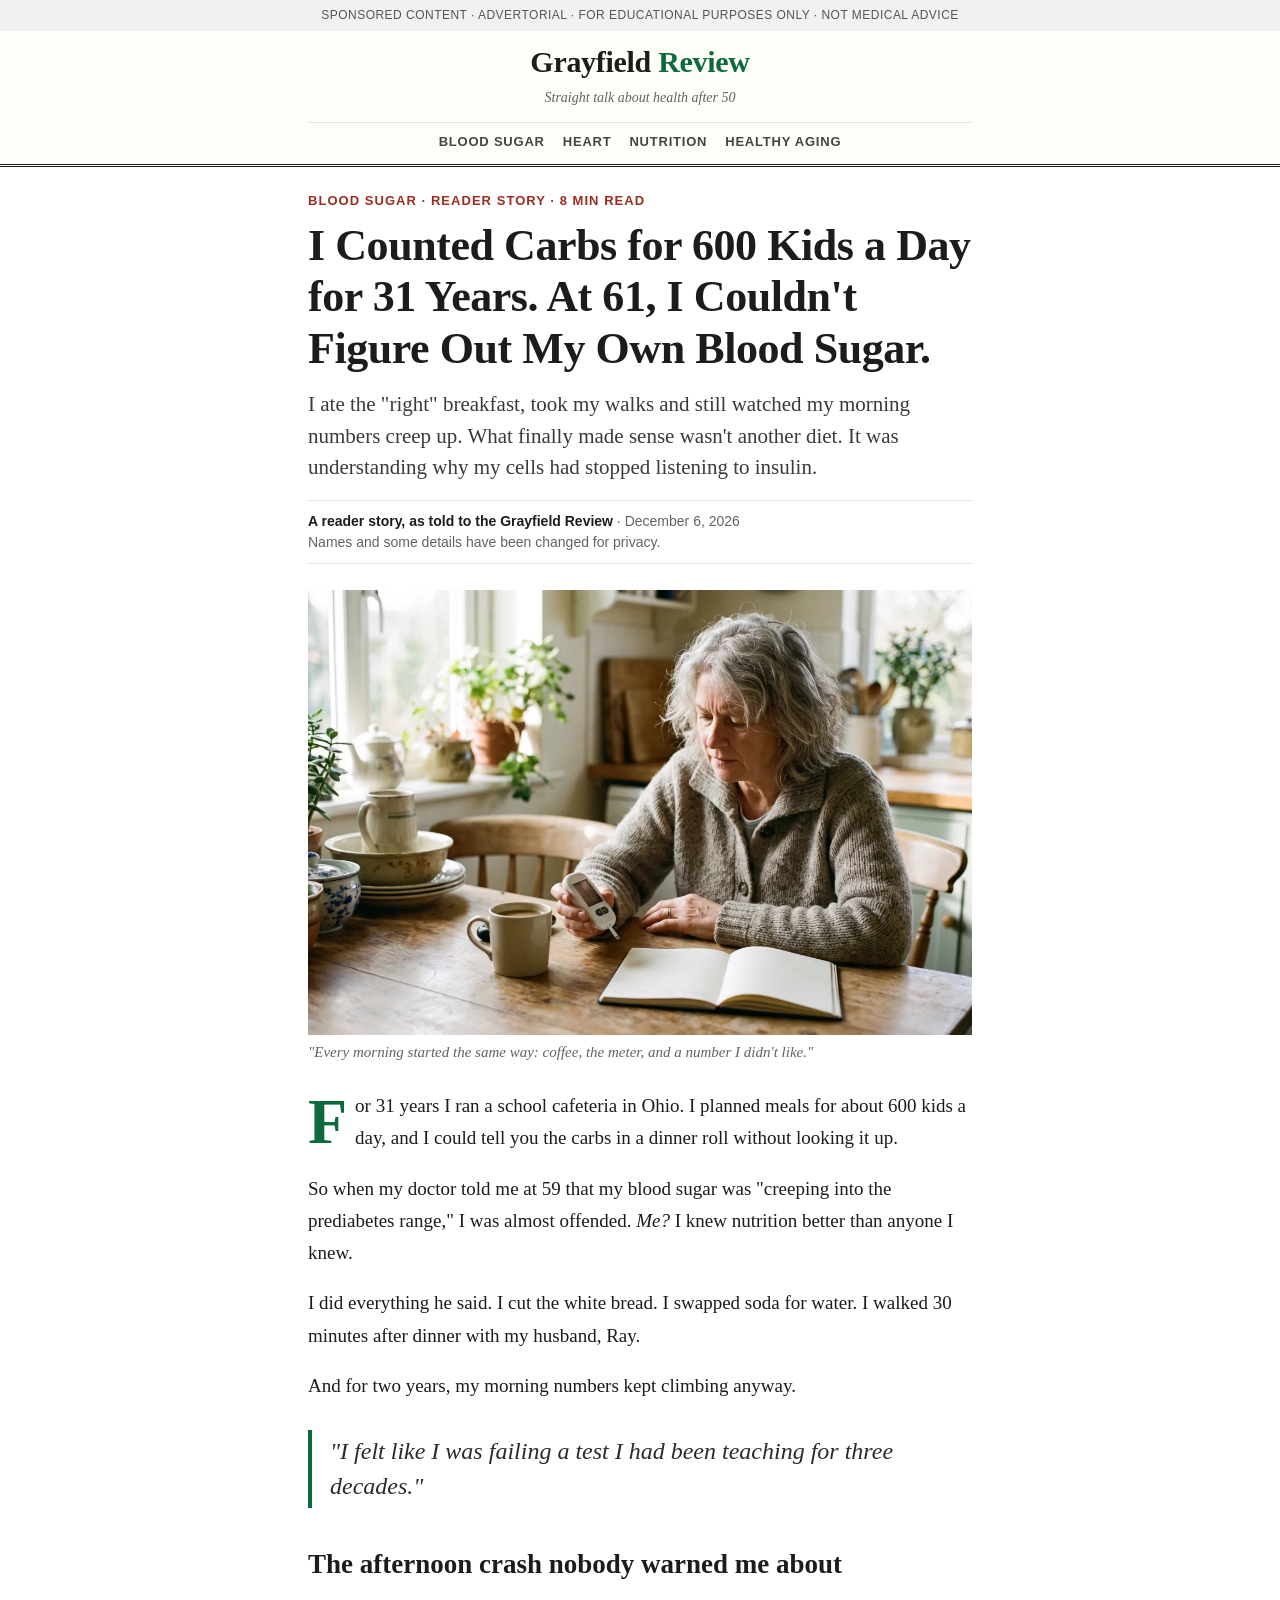
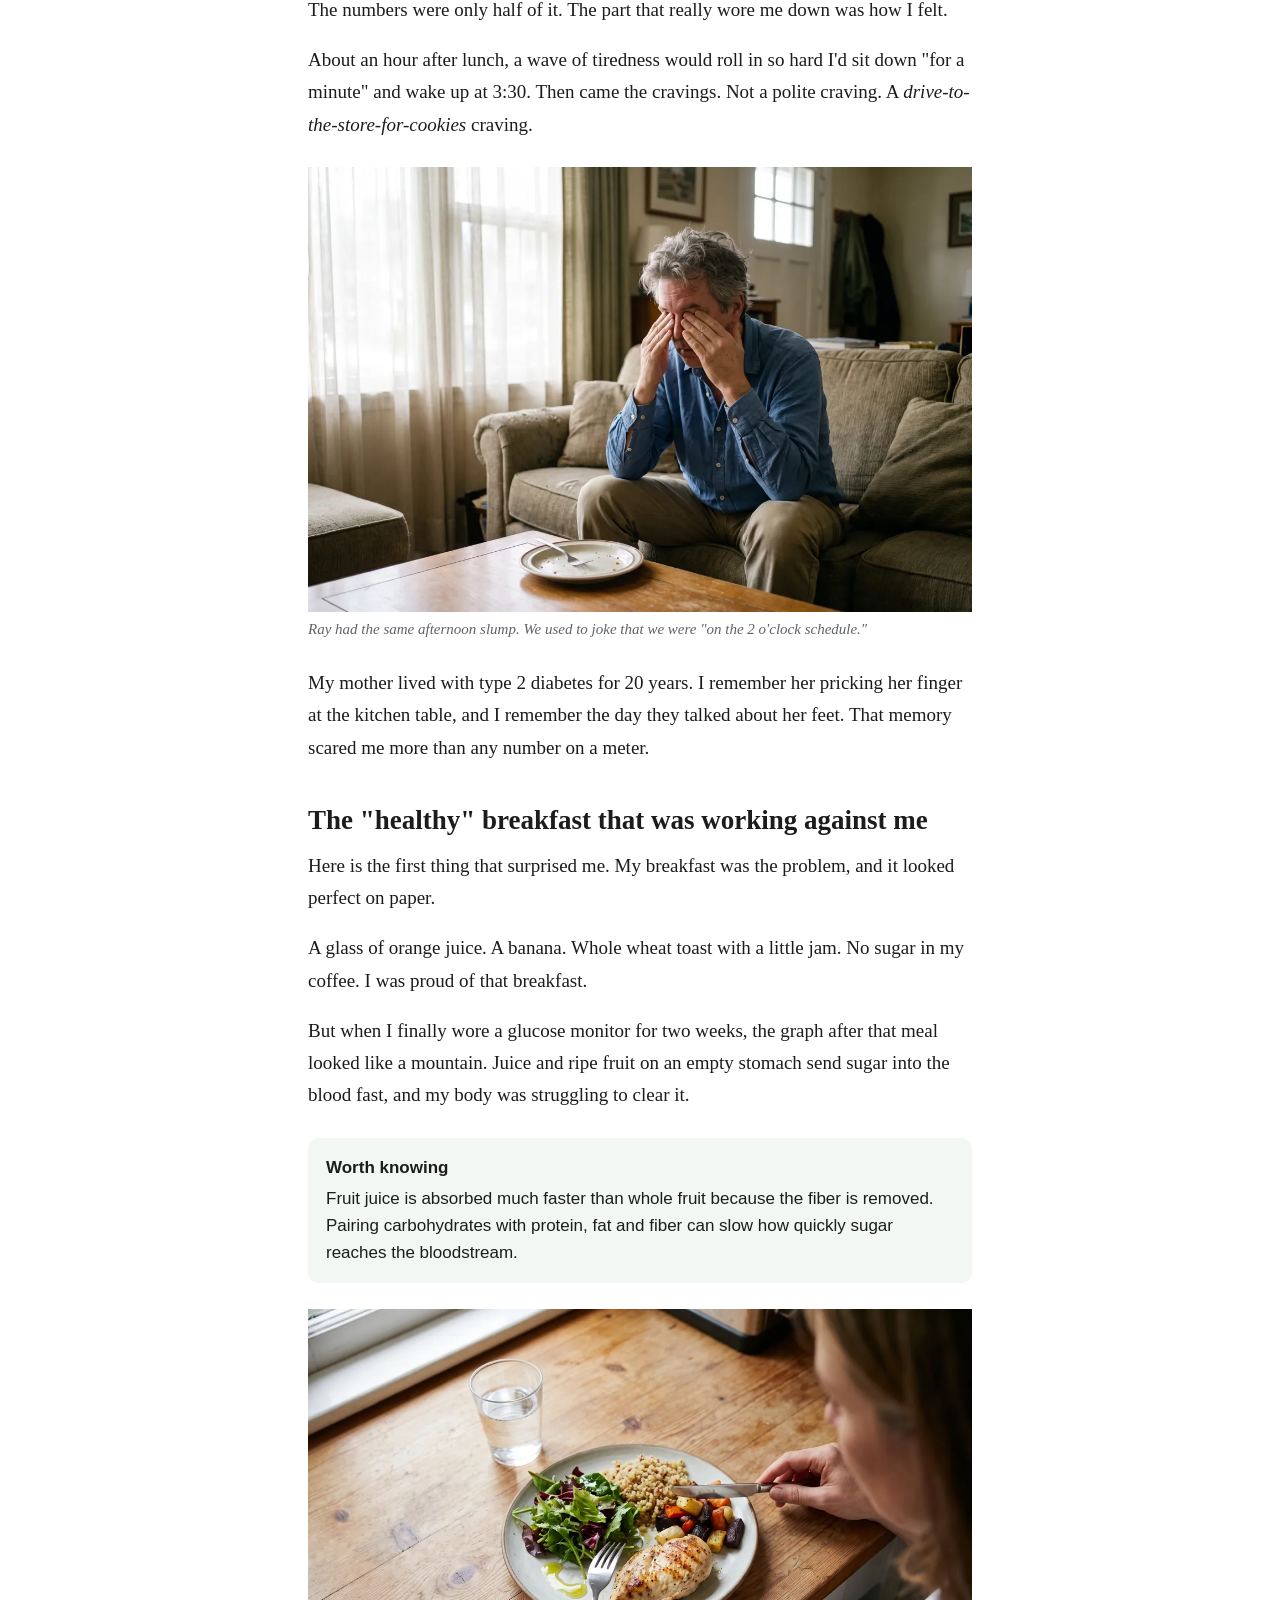
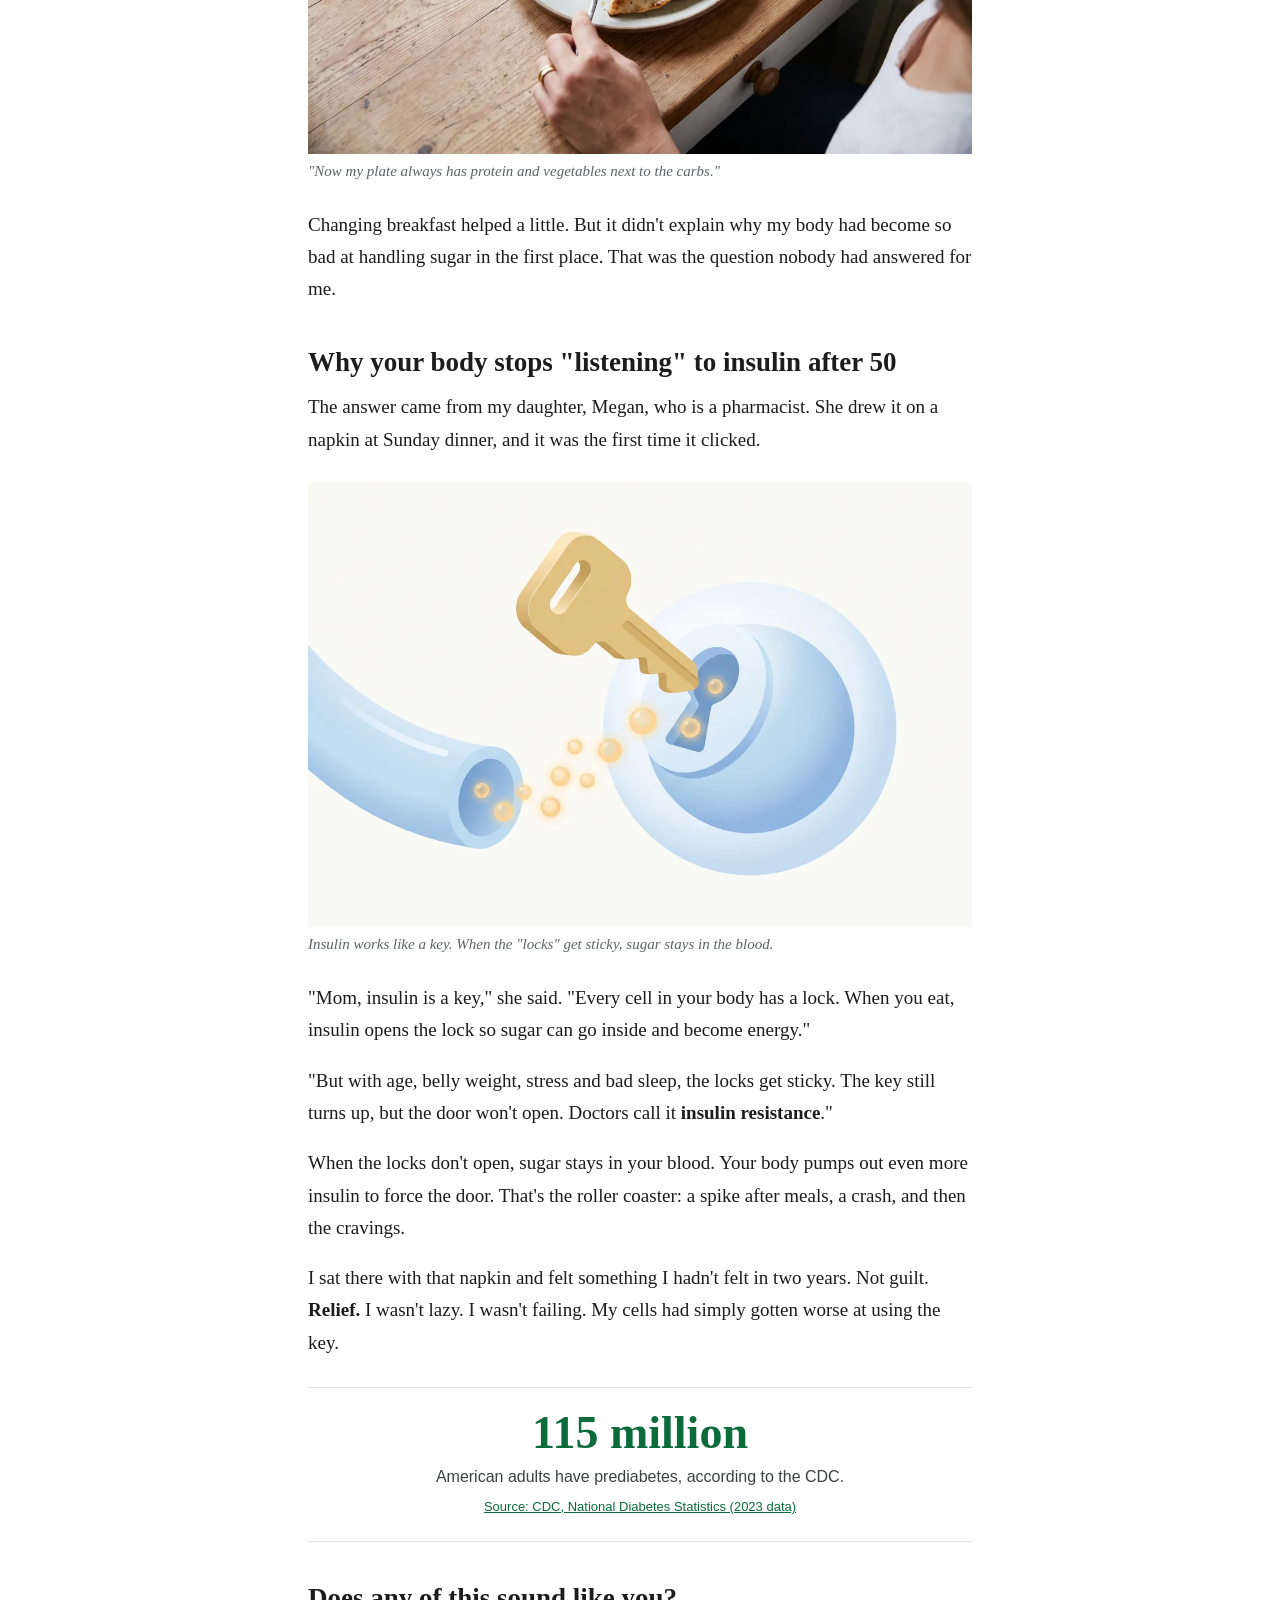
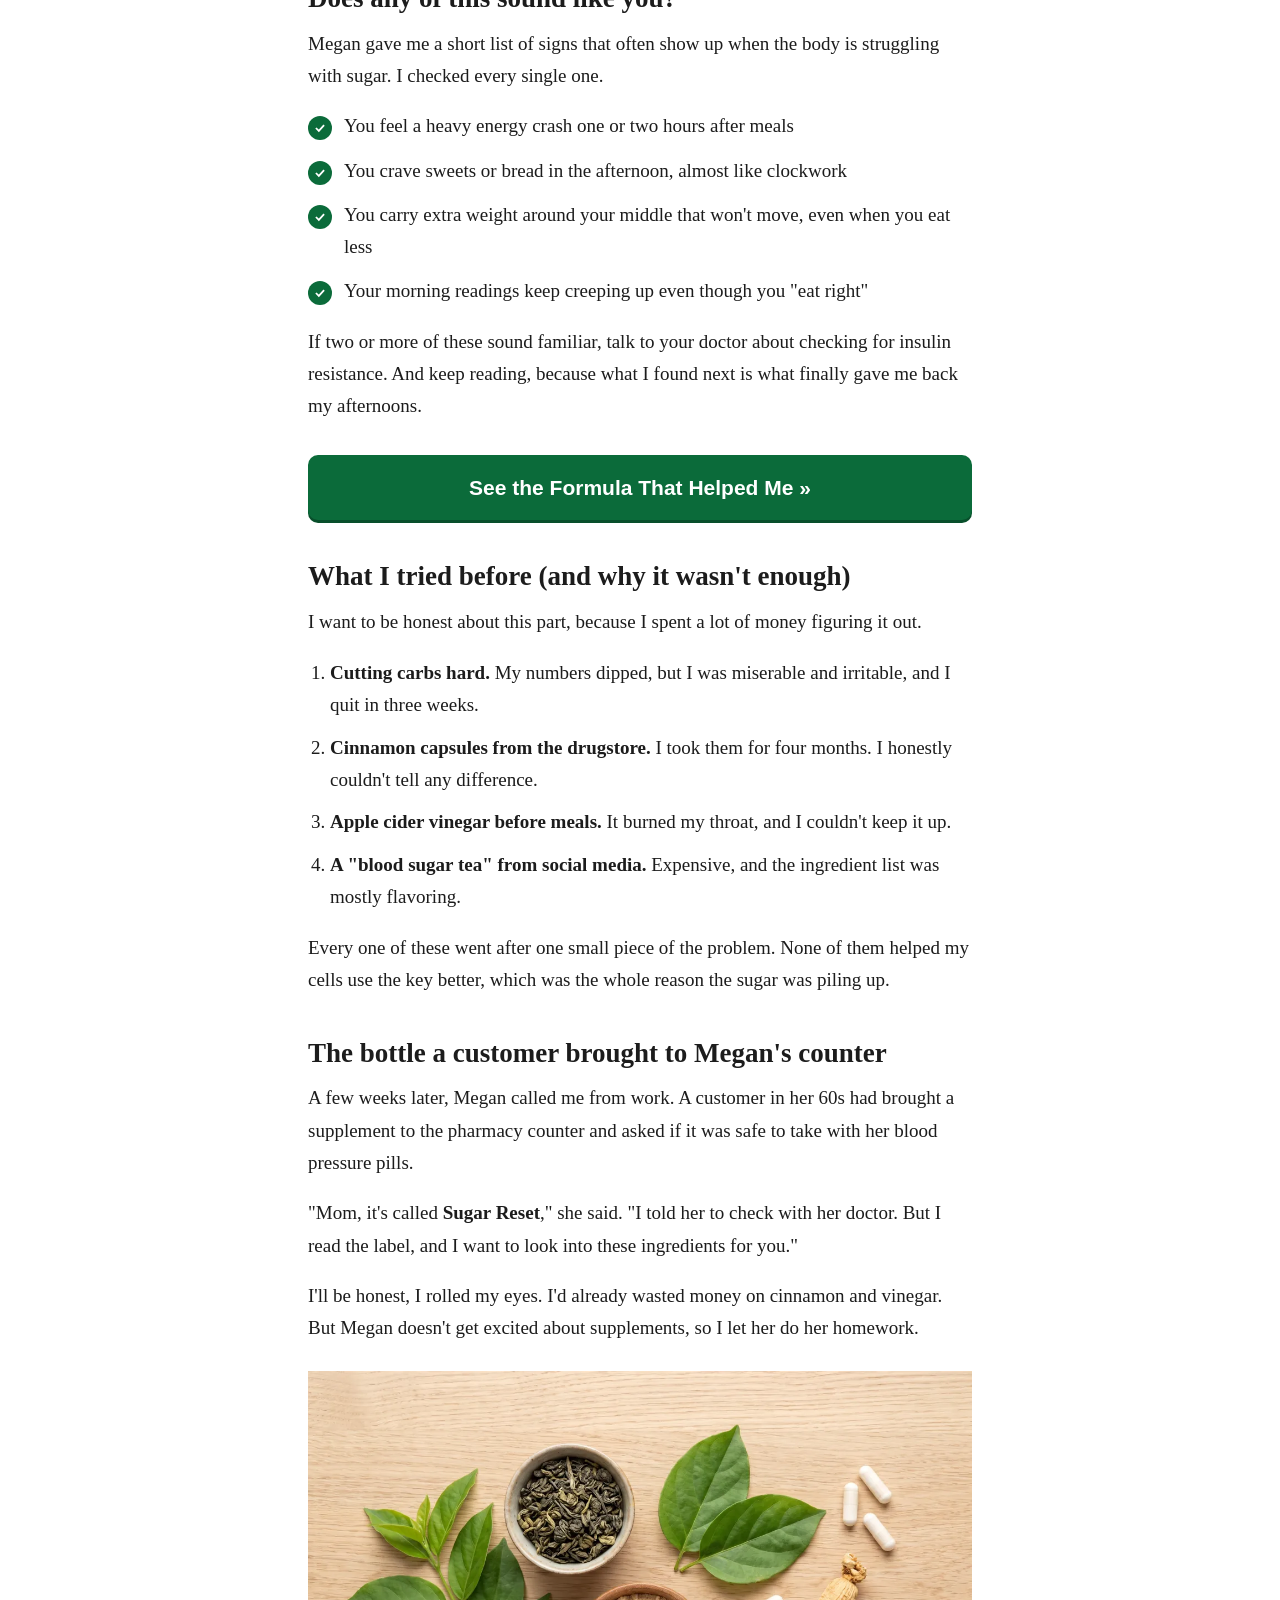
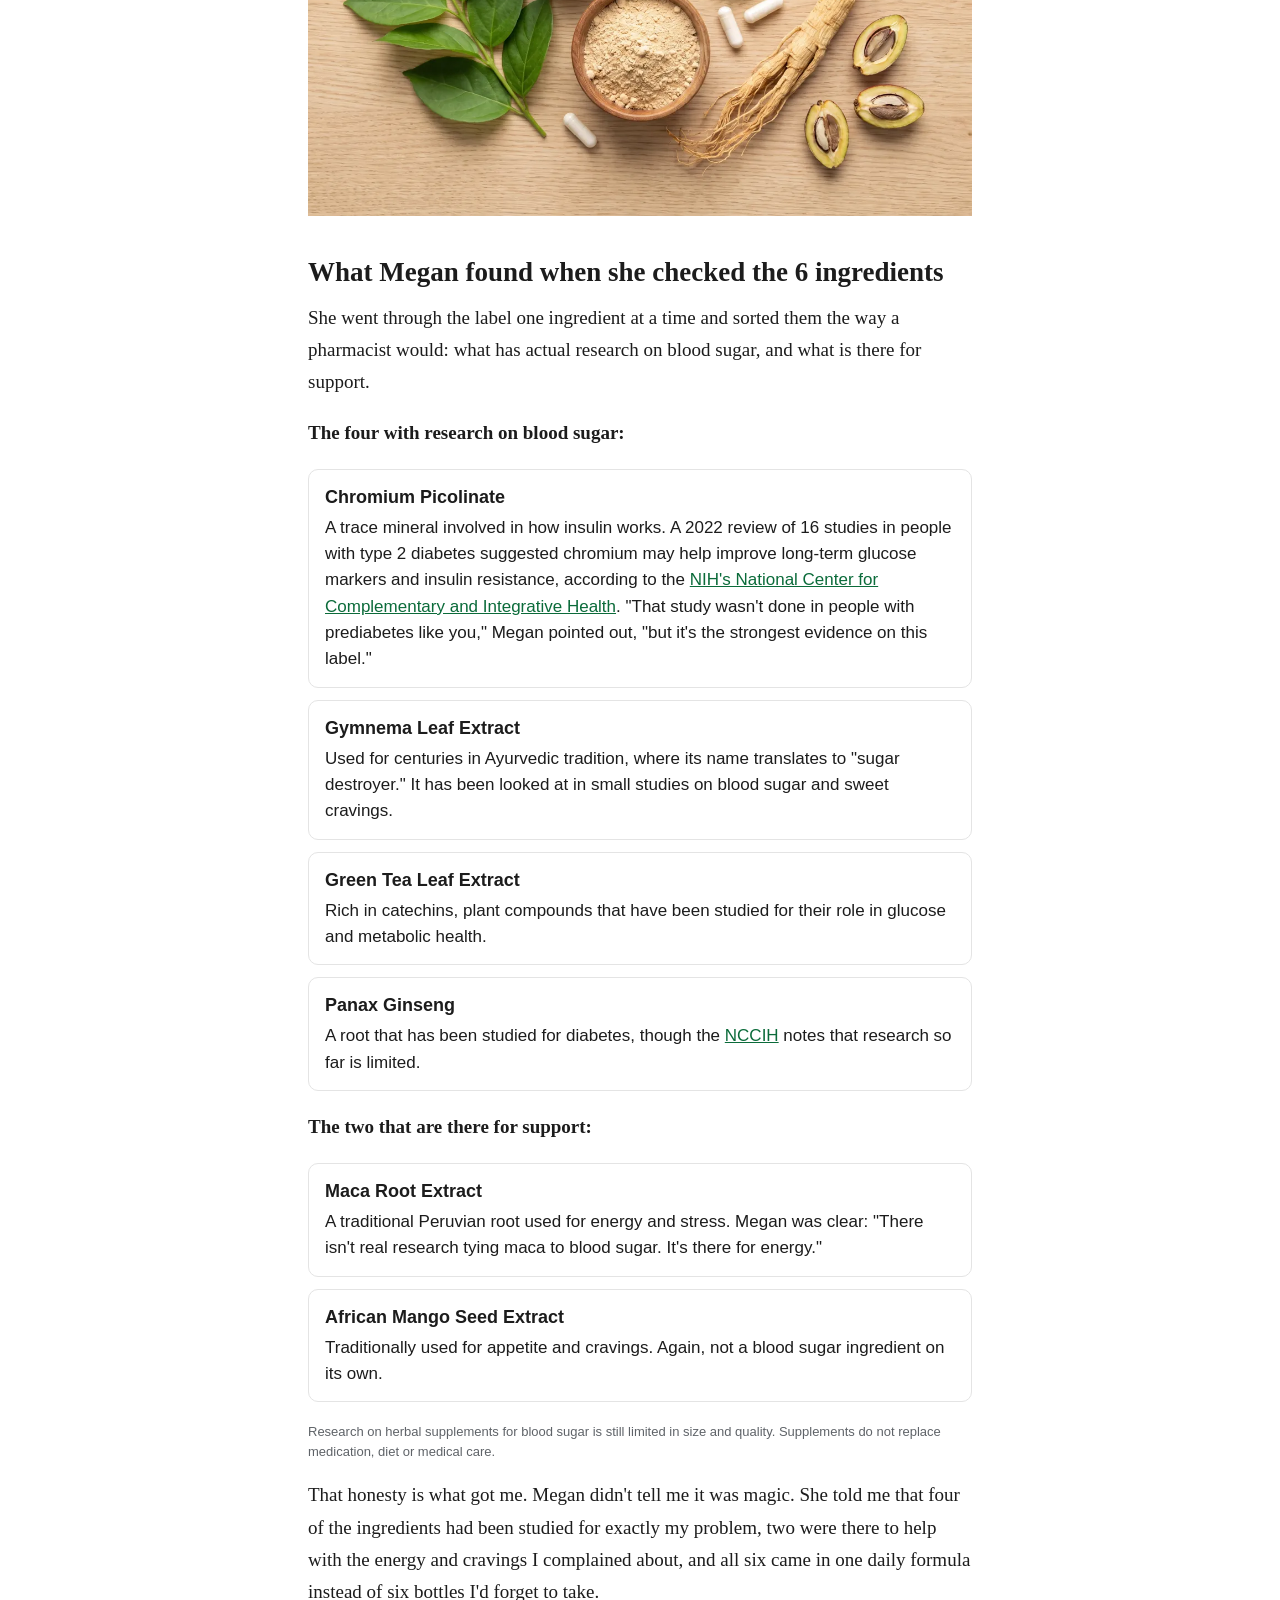
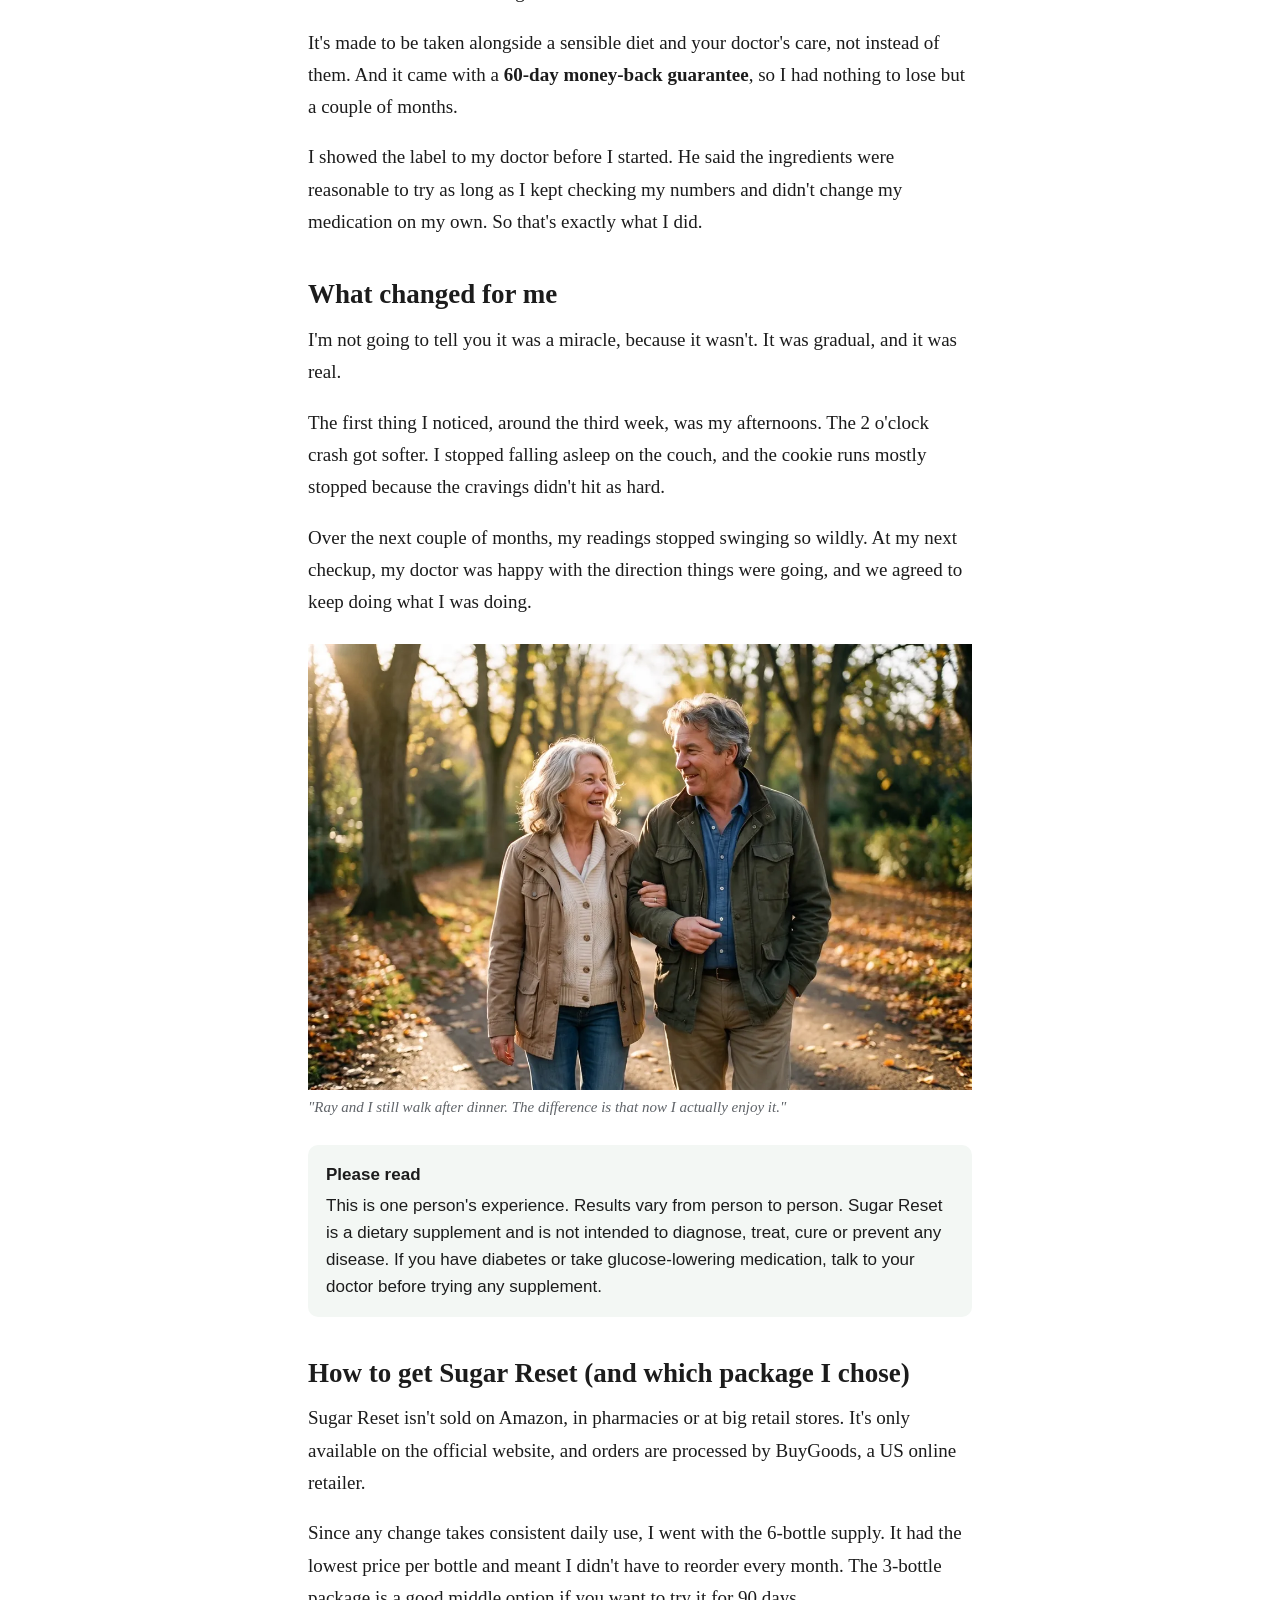
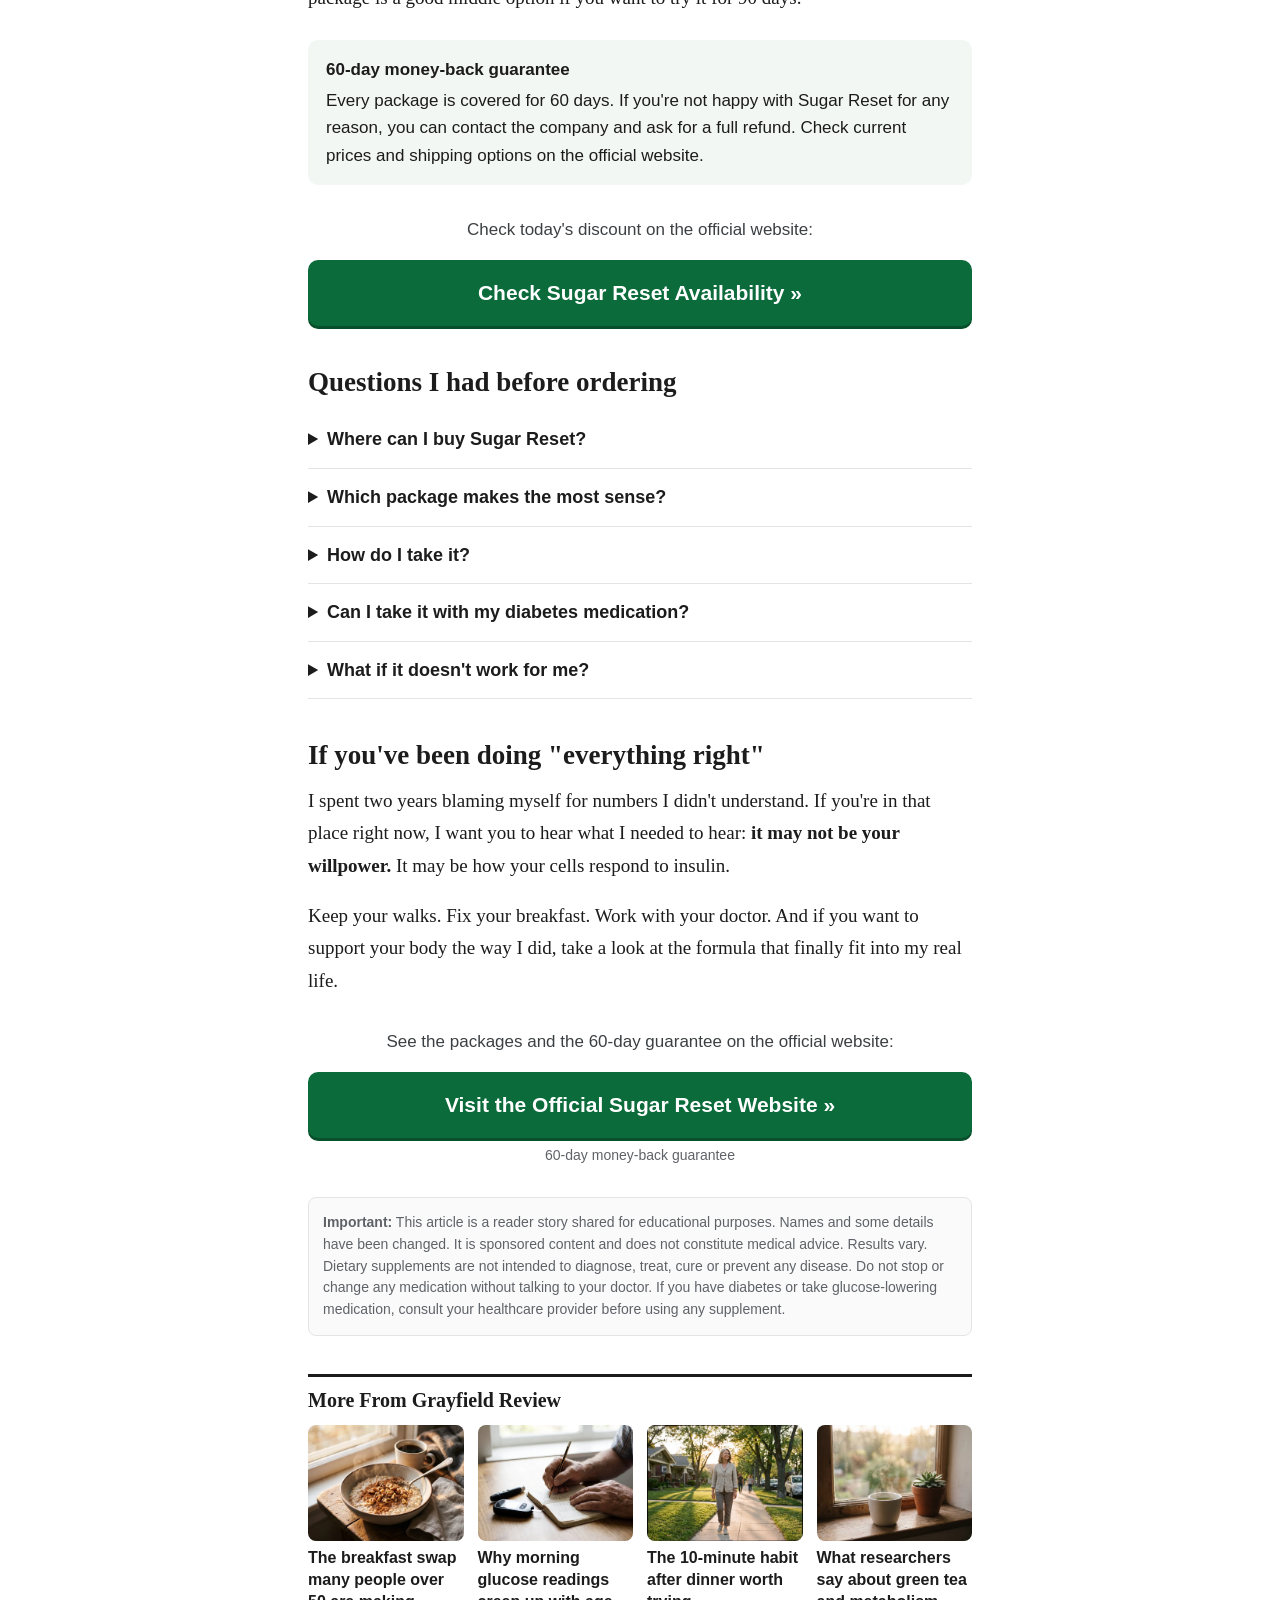
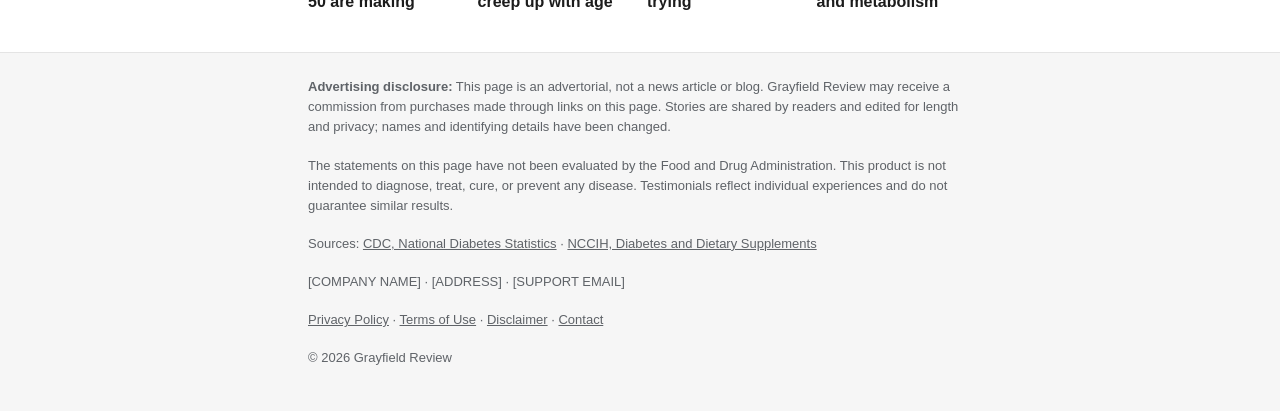
==== index.html @ 8fc1fa17 "Advertorial Sugar Reset - Grayfield Review Pagina de native ads (Taboola) em ingles, com fotos em We" ====
<!DOCTYPE html>
<html lang="en">
<head>
<meta charset="utf-8">
<meta name="viewport" content="width=device-width, initial-scale=1">
<title>I Counted Carbs for 600 Kids a Day. At 61, I Couldn't Figure Out My Own Blood Sugar.</title>
<meta name="robots" content="noindex">
<style>
  :root{--ink:#1c1c1c;--muted:#5f6368;--line:#e4e4e4;--accent:#0b6b3a;--accent-dark:#084f2b;--soft:#f3f7f4;--tag:#9b2c20;--paper:#fffdf8}
  *{box-sizing:border-box}
  body{margin:0;background:#fff;color:var(--ink);font:19px/1.7 Georgia,"Times New Roman",serif}
  img{max-width:100%;height:auto;display:block}
  a{color:var(--accent)}
  .sans{font-family:-apple-system,BlinkMacSystemFont,"Segoe UI",Roboto,Arial,sans-serif}
  .wrap{max-width:700px;margin:0 auto;padding-inline:18px}
  .disclosure{background:#f1f1f1;color:#555;font:12px/1.4 -apple-system,Segoe UI,Arial,sans-serif;letter-spacing:.04em;text-align:center;padding:7px 12px}
  header.site{border-bottom:3px double var(--ink);background:var(--paper)}
  header.site .wrap{padding-block:16px;text-align:center}
  .brand{font:700 30px/1 Georgia,serif;letter-spacing:-.01em;color:var(--ink);text-decoration:none}
  .brand span{color:var(--accent)}
  .tagline{font:italic 14px/1.4 Georgia,serif;color:var(--muted);margin-top:6px}
  nav.menu{display:flex;justify-content:center;gap:18px;flex-wrap:wrap;font:600 13px/1 -apple-system,Segoe UI,Arial,sans-serif;text-transform:uppercase;letter-spacing:.06em;color:#444;border-top:1px solid var(--line);margin-top:14px;padding-top:12px}
  .kicker{margin-top:26px;font:700 13px/1.3 -apple-system,Segoe UI,Arial,sans-serif;letter-spacing:.08em;text-transform:uppercase;color:var(--tag)}
  h1{font:700 36px/1.18 Georgia,serif;margin:10px 0 14px;letter-spacing:-.01em}
  .dek{font-size:21px;line-height:1.5;color:#3a3a3a;margin:0 0 16px}
  .byline{font:14px/1.5 -apple-system,Segoe UI,Arial,sans-serif;color:var(--muted);border-top:1px solid var(--line);border-bottom:1px solid var(--line);padding-block:10px;margin-bottom:22px}
  .byline b{color:var(--ink)}
  figure{margin:26px 0}
  figcaption{font:italic 15px/1.45 Georgia,serif;color:var(--muted);margin-top:7px}
  h2{font:700 27px/1.25 Georgia,serif;margin:40px 0 12px}
  p{margin:0 0 18px}
  .dropcap:first-letter{float:left;font:700 64px/.8 Georgia,serif;padding:6px 8px 0 0;color:var(--accent)}
  .pull{border-left:4px solid var(--accent);padding:4px 0 4px 18px;margin:28px 0;font:italic 24px/1.45 Georgia,serif;color:#2b2b2b}
  .note{background:var(--soft);border-radius:10px;padding:16px 18px;margin:26px 0;font:17px/1.6 -apple-system,Segoe UI,Arial,sans-serif}
  .note b{display:block;margin-bottom:4px}
  .stat{text-align:center;border-top:1px solid var(--line);border-bottom:1px solid var(--line);padding-block:20px;margin:28px 0}
  .stat b{display:block;font:700 46px/1.1 Georgia,serif;color:var(--accent)}
  .stat small{display:block;font:16px/1.5 -apple-system,Segoe UI,Arial,sans-serif;color:#3c4043;margin-top:6px}
  .stat a{font:13px -apple-system,Segoe UI,Arial,sans-serif}
  ul.check{list-style:none;padding:0;margin:0 0 18px}
  ul.check li{position:relative;padding-left:36px;margin-bottom:12px}
  ul.check li:before{content:"";position:absolute;left:0;top:6px;width:24px;height:24px;border-radius:50%;background:var(--accent) url("data:image/svg+xml,%3Csvg xmlns='http://www.w3.org/2000/svg' viewBox='0 0 24 24'%3E%3Cpath fill='none' stroke='white' stroke-width='3' d='M5 12l5 5 9-10'/%3E%3C/svg%3E") center/14px no-repeat}
  ol.tried{padding-left:22px}
  ol.tried li{margin-bottom:10px}
  .ingredients{display:grid;gap:12px;margin:20px 0}
  .ing{border:1px solid var(--line);border-radius:10px;padding:14px 16px;font:17px/1.55 -apple-system,Segoe UI,Arial,sans-serif}
  .ing b{display:block;font-size:18px;margin-bottom:3px}
  .cta-box{text-align:center;margin:32px 0}
  .cta-box p{font:17px/1.5 -apple-system,Segoe UI,Arial,sans-serif;color:#3c4043}
  a.cta{display:block;width:100%;background:var(--accent);color:#fff;text-decoration:none;font:700 21px/1.3 -apple-system,Segoe UI,Arial,sans-serif;padding:19px 20px;border-radius:10px;box-shadow:0 3px 0 var(--accent-dark)}
  a.cta:hover{background:var(--accent-dark)}
  .cta-note{font:14px/1.4 -apple-system,Segoe UI,Arial,sans-serif;color:var(--muted);margin-top:8px}
  .product{display:grid;grid-template-columns:1fr;gap:16px;align-items:center;background:var(--soft);border-radius:12px;padding:18px;margin:28px 0}
  .product img{max-width:300px;margin:0 auto}
  .product p{font:17px/1.6 -apple-system,Segoe UI,Arial,sans-serif}
  .reviews{display:grid;gap:14px;margin:18px 0}
  .review{border:1px solid var(--line);border-radius:10px;padding:16px;font-family:-apple-system,Segoe UI,Arial,sans-serif}
  .review .stars{color:#e0a800;letter-spacing:2px}
  .review p{font-size:17px;margin:8px 0}
  .review .who{font-size:14px;color:var(--muted)}
  .source-note{font:13px/1.5 -apple-system,Segoe UI,Arial,sans-serif;color:var(--muted)}
  .packs{display:grid;grid-template-columns:1fr;gap:14px;margin:20px 0 8px;font-family:-apple-system,Segoe UI,Arial,sans-serif}
  .pack{border:1px solid var(--line);border-radius:12px;padding:16px;text-align:center;min-width:0}
  .pack-best{border:3px solid var(--accent);background:var(--soft)}
  .pack-tag{display:inline-block;font-size:13px;font-weight:700;text-transform:uppercase;letter-spacing:.05em;color:#fff;background:#6c757d;border-radius:20px;padding:3px 12px}
  .pack-best .pack-tag{background:var(--accent)}
  .pack img{width:100%;max-width:200px;margin:10px auto}
  .pack-name{font:700 22px/1.2 Georgia,serif}
  .pack-days{font-size:15px;color:var(--muted)}
  .pack-price{font-size:17px;margin-top:6px}
  .pack-price b{font-size:30px;color:var(--accent)}
  .pack-total{font-size:15px;color:#3c4043;margin:4px 0 12px}
  a.cta-small{font-size:18px;padding:14px 16px}
  .guarantee{display:flex;gap:16px;align-items:center;border:1px solid var(--line);border-radius:12px;padding:16px;margin:22px 0;font-family:-apple-system,Segoe UI,Arial,sans-serif}
  .guarantee img{width:96px;flex:none}
  .guarantee p{font-size:16px;margin:4px 0 0}
  .faq{font-family:-apple-system,Segoe UI,Arial,sans-serif}
  .faq details{border-bottom:1px solid var(--line);padding-block:13px}
  .faq summary{font-weight:700;cursor:pointer;font-size:18px}
  .faq details p{margin:8px 0 0;font-size:17px}
  .disclaimer{font:14px/1.55 -apple-system,Segoe UI,Arial,sans-serif;color:var(--muted);background:#fafafa;border:1px solid var(--line);border-radius:8px;padding:14px;margin:28px 0}
  .related h3{font:700 20px/1.3 Georgia,serif;margin:38px 0 12px;border-top:3px solid var(--ink);padding-top:10px}
  .cards{display:grid;grid-template-columns:1fr 1fr;gap:14px}
  .card{text-decoration:none;color:var(--ink)}
  .card img{border-radius:8px;aspect-ratio:4/3;object-fit:cover;width:100%}
  .card span{display:block;font:700 16px/1.35 -apple-system,Segoe UI,Arial,sans-serif;margin-top:6px}
  footer.site{margin-top:40px;background:#f6f6f6;border-top:1px solid var(--line);font:13px/1.55 -apple-system,Segoe UI,Arial,sans-serif;color:var(--muted)}
  footer.site .wrap{padding-block:24px}
  footer.site a{color:var(--muted)}
  dialog.legal{width:min(680px,calc(100% - 32px));max-height:85vh;overflow-y:auto;border:none;border-radius:12px;padding:0;box-shadow:0 20px 60px rgba(0,0,0,.35);font:16px/1.6 -apple-system,Segoe UI,Arial,sans-serif;color:var(--ink)}
  dialog.legal::backdrop{background:rgba(0,0,0,.55)}
  .legal-head{position:sticky;top:0;display:flex;justify-content:space-between;align-items:center;gap:12px;background:#fff;border-bottom:1px solid var(--line);padding:14px 18px}
  .legal-head h2{font:700 20px/1.3 Georgia,serif;margin:0}
  .legal-close{border:none;background:#f1f1f1;border-radius:50%;width:36px;height:36px;font-size:20px;line-height:1;cursor:pointer;flex:none}
  .legal-body{padding:16px 18px 22px}
  .legal-body h3{font-size:16px;margin:18px 0 6px}
  .legal-body p,.legal-body li{font-size:15px;margin:0 0 10px}
  .legal-body ul{padding-left:20px;margin:0 0 10px}
  .legal-updated{color:var(--muted);font-size:13px}
  @media (min-width:640px){
    h1{font-size:44px}
    .product{grid-template-columns:240px 1fr}
    .cards{grid-template-columns:repeat(4,minmax(0,1fr))}
    .packs{grid-template-columns:repeat(3,minmax(0,1fr));align-items:end}
  }
</style>
</head>
<body>

<div class="disclosure">SPONSORED CONTENT &middot; ADVERTORIAL &middot; FOR EDUCATIONAL PURPOSES ONLY &middot; NOT MEDICAL ADVICE</div>

<header class="site">
  <div class="wrap">
    <a class="brand" href="#">Grayfield <span>Review</span></a>
    <div class="tagline">Straight talk about health after 50</div>
    <nav class="menu"><span>Blood Sugar</span><span>Heart</span><span>Nutrition</span><span>Healthy Aging</span></nav>
  </div>
</header>

<main class="wrap">

  <div class="kicker">Blood Sugar &middot; Reader Story &middot; 8 min read</div>

  <h1>I Counted Carbs for 600 Kids a Day for 31 Years. At 61, I Couldn't Figure Out My Own Blood Sugar.</h1>

  <p class="dek">I ate the "right" breakfast, took my walks and still watched my morning numbers creep up. What finally made sense wasn't another diet. It was understanding why my cells had stopped listening to insulin.</p>

  <div class="byline"><b>A reader story, as told to the Grayfield Review</b> &middot; <span id="today"></span><br>Names and some details have been changed for privacy.</div>

  <figure>
    <img src="img/hero.webp" alt="Woman in her 60s checking a glucose meter at her kitchen table" width="1200" height="805">
    <figcaption>"Every morning started the same way: coffee, the meter, and a number I didn't like."</figcaption>
  </figure>

  <p class="dropcap">For 31 years I ran a school cafeteria in Ohio. I planned meals for about 600 kids a day, and I could tell you the carbs in a dinner roll without looking it up.</p>

  <p>So when my doctor told me at 59 that my blood sugar was "creeping into the prediabetes range," I was almost offended. <i>Me?</i> I knew nutrition better than anyone I knew.</p>

  <p>I did everything he said. I cut the white bread. I swapped soda for water. I walked 30 minutes after dinner with my husband, Ray.</p>

  <p>And for two years, my morning numbers kept climbing anyway.</p>

  <div class="pull">"I felt like I was failing a test I had been teaching for three decades."</div>

  <h2>The afternoon crash nobody warned me about</h2>

  <p>The numbers were only half of it. The part that really wore me down was how I felt.</p>

  <p>About an hour after lunch, a wave of tiredness would roll in so hard I'd sit down "for a minute" and wake up at 3:30. Then came the cravings. Not a polite craving. A <i>drive-to-the-store-for-cookies</i> craving.</p>

  <figure>
    <img src="img/slump.webp" alt="Man in his 60s feeling tired on the couch after lunch" width="1200" height="805">
    <figcaption>Ray had the same afternoon slump. We used to joke that we were "on the 2 o'clock schedule."</figcaption>
  </figure>

  <p>My mother lived with type 2 diabetes for 20 years. I remember her pricking her finger at the kitchen table, and I remember the day they talked about her feet. That memory scared me more than any number on a meter.</p>

  <h2>The "healthy" breakfast that was working against me</h2>

  <p>Here is the first thing that surprised me. My breakfast was the problem, and it looked perfect on paper.</p>

  <p>A glass of orange juice. A banana. Whole wheat toast with a little jam. No sugar in my coffee. I was proud of that breakfast.</p>

  <p>But when I finally wore a glucose monitor for two weeks, the graph after that meal looked like a mountain. Juice and ripe fruit on an empty stomach send sugar into the blood fast, and my body was struggling to clear it.</p>

  <div class="note"><b>Worth knowing</b>Fruit juice is absorbed much faster than whole fruit because the fiber is removed. Pairing carbohydrates with protein, fat and fiber can slow how quickly sugar reaches the bloodstream.</div>

  <figure>
    <img src="img/meal.webp" alt="Balanced plate with grilled chicken, salad, quinoa and vegetables" width="1200" height="805">
    <figcaption>"Now my plate always has protein and vegetables next to the carbs."</figcaption>
  </figure>

  <p>Changing breakfast helped a little. But it didn't explain why my body had become so bad at handling sugar in the first place. That was the question nobody had answered for me.</p>

  <h2>Why your body stops "listening" to insulin after 50</h2>

  <p>The answer came from my daughter, Megan, who is a pharmacist. She drew it on a napkin at Sunday dinner, and it was the first time it clicked.</p>

  <figure>
    <img src="img/mechanism.webp" alt="Illustration of insulin as a key unlocking a cell so glucose can enter" width="1200" height="805">
    <figcaption>Insulin works like a key. When the "locks" get sticky, sugar stays in the blood.</figcaption>
  </figure>

  <p>"Mom, insulin is a key," she said. "Every cell in your body has a lock. When you eat, insulin opens the lock so sugar can go inside and become energy."</p>

  <p>"But with age, belly weight, stress and bad sleep, the locks get sticky. The key still turns up, but the door won't open. Doctors call it <b>insulin resistance</b>."</p>

  <p>When the locks don't open, sugar stays in your blood. Your body pumps out even more insulin to force the door. That's the roller coaster: a spike after meals, a crash, and then the cravings.</p>

  <p>I sat there with that napkin and felt something I hadn't felt in two years. Not guilt. <b>Relief.</b> I wasn't lazy. I wasn't failing. My cells had simply gotten worse at using the key.</p>

  <div class="stat">
    <b>115 million</b>
    <small>American adults have prediabetes, according to the CDC.</small>
    <a href="https://www.cdc.gov/diabetes/php/data-research/index.html" target="_blank" rel="noopener">Source: CDC, National Diabetes Statistics (2023 data)</a>
  </div>

  <h2>Does any of this sound like you?</h2>

  <p>Megan gave me a short list of signs that often show up when the body is struggling with sugar. I checked every single one.</p>

  <ul class="check">
    <li>You feel a heavy energy crash one or two hours after meals</li>
    <li>You crave sweets or bread in the afternoon, almost like clockwork</li>
    <li>You carry extra weight around your middle that won't move, even when you eat less</li>
    <li>Your morning readings keep creeping up even though you "eat right"</li>
  </ul>

  <p>If two or more of these sound familiar, talk to your doctor about checking for insulin resistance. And keep reading, because what I found next is what finally gave me back my afternoons.</p>

  <div class="cta-box">
    <a class="cta" data-area="cta1" href="https://www.fasttrack37.com/PM7HK3TH/32MFQB8P/?click_area=cta1">See the Formula That Helped Me &raquo;</a>
  </div>

  <h2>What I tried before (and why it wasn't enough)</h2>

  <p>I want to be honest about this part, because I spent a lot of money figuring it out.</p>

  <ol class="tried">
    <li><b>Cutting carbs hard.</b> My numbers dipped, but I was miserable and irritable, and I quit in three weeks.</li>
    <li><b>Cinnamon capsules from the drugstore.</b> I took them for four months. I honestly couldn't tell any difference.</li>
    <li><b>Apple cider vinegar before meals.</b> It burned my throat, and I couldn't keep it up.</li>
    <li><b>A "blood sugar tea" from social media.</b> Expensive, and the ingredient list was mostly flavoring.</li>
  </ol>

  <p>Every one of these went after one small piece of the problem. None of them helped my cells use the key better, which was the whole reason the sugar was piling up.</p>

  <h2>The bottle a customer brought to Megan's counter</h2>

  <p>A few weeks later, Megan called me from work. A customer in her 60s had brought a supplement to the pharmacy counter and asked if it was safe to take with her blood pressure pills.</p>

  <p>"Mom, it's called <b>Sugar Reset</b>," she said. "I told her to check with her doctor. But I read the label, and I want to look into these ingredients for you."</p>

  <p>I'll be honest, I rolled my eyes. I'd already wasted money on cinnamon and vinegar. But Megan doesn't get excited about supplements, so I let her do her homework.</p>

  <figure>
    <img src="img/ingredients.webp" alt="Flat lay of gymnema leaves, green tea, maca powder, ginseng root and capsules" width="1200" height="805">
  </figure>

  <h2>What Megan found when she checked the 6 ingredients</h2>

  <p>She went through the label one ingredient at a time and sorted them the way a pharmacist would: what has actual research on blood sugar, and what is there for support.</p>

  <p><b>The four with research on blood sugar:</b></p>

  <div class="ingredients">
    <div class="ing"><b>Chromium Picolinate</b>A trace mineral involved in how insulin works. A 2022 review of 16 studies in people with type 2 diabetes suggested chromium may help improve long-term glucose markers and insulin resistance, according to the <a href="https://www.nccih.nih.gov/health/diabetes-and-dietary-supplements-what-you-need-to-know" target="_blank" rel="noopener">NIH's National Center for Complementary and Integrative Health</a>. "That study wasn't done in people with prediabetes like you," Megan pointed out, "but it's the strongest evidence on this label."</div>
    <div class="ing"><b>Gymnema Leaf Extract</b>Used for centuries in Ayurvedic tradition, where its name translates to "sugar destroyer." It has been looked at in small studies on blood sugar and sweet cravings.</div>
    <div class="ing"><b>Green Tea Leaf Extract</b>Rich in catechins, plant compounds that have been studied for their role in glucose and metabolic health.</div>
    <div class="ing"><b>Panax Ginseng</b>A root that has been studied for diabetes, though the <a href="https://www.nccih.nih.gov/health/diabetes-and-dietary-supplements-what-you-need-to-know" target="_blank" rel="noopener">NCCIH</a> notes that research so far is limited.</div>
  </div>

  <p><b>The two that are there for support:</b></p>

  <div class="ingredients">
    <div class="ing"><b>Maca Root Extract</b>A traditional Peruvian root used for energy and stress. Megan was clear: "There isn't real research tying maca to blood sugar. It's there for energy."</div>
    <div class="ing"><b>African Mango Seed Extract</b>Traditionally used for appetite and cravings. Again, not a blood sugar ingredient on its own.</div>
  </div>

  <p class="source-note">Research on herbal supplements for blood sugar is still limited in size and quality. Supplements do not replace medication, diet or medical care.</p>

  <p>That honesty is what got me. Megan didn't tell me it was magic. She told me that four of the ingredients had been studied for exactly my problem, two were there to help with the energy and cravings I complained about, and all six came in one daily formula instead of six bottles I'd forget to take.</p>

  <p>It's made to be taken alongside a sensible diet and your doctor's care, not instead of them. And it came with a <b>60-day money-back guarantee</b>, so I had nothing to lose but a couple of months.</p>

  <p>I showed the label to my doctor before I started. He said the ingredients were reasonable to try as long as I kept checking my numbers and didn't change my medication on my own. So that's exactly what I did.</p>

  <h2>What changed for me</h2>

  <p>I'm not going to tell you it was a miracle, because it wasn't. It was gradual, and it was real.</p>

  <p>The first thing I noticed, around the third week, was my afternoons. The 2 o'clock crash got softer. I stopped falling asleep on the couch, and the cookie runs mostly stopped because the cravings didn't hit as hard.</p>

  <p>Over the next couple of months, my readings stopped swinging so wildly. At my next checkup, my doctor was happy with the direction things were going, and we agreed to keep doing what I was doing.</p>

  <figure>
    <img src="img/walk.webp" alt="Couple in their 60s walking in a park" width="1200" height="805">
    <figcaption>"Ray and I still walk after dinner. The difference is that now I actually enjoy it."</figcaption>
  </figure>

  <div class="note"><b>Please read</b>This is one person's experience. Results vary from person to person. Sugar Reset is a dietary supplement and is not intended to diagnose, treat, cure or prevent any disease. If you have diabetes or take glucose-lowering medication, talk to your doctor before trying any supplement.</div>

  <h2>How to get Sugar Reset (and which package I chose)</h2>

  <p>Sugar Reset isn't sold on Amazon, in pharmacies or at big retail stores. It's only available on the official website, and orders are processed by BuyGoods, a US online retailer.</p>

  <p>Since any change takes consistent daily use, I went with the 6-bottle supply. It had the lowest price per bottle and meant I didn't have to reorder every month. The 3-bottle package is a good middle option if you want to try it for 90 days.</p>

  <div class="note"><b>60-day money-back guarantee</b>Every package is covered for 60 days. If you're not happy with Sugar Reset for any reason, you can contact the company and ask for a full refund. Check current prices and shipping options on the official website.</div>

  <div class="cta-box">
    <p>Check today's discount on the official website:</p>
    <a class="cta" data-area="offer" href="https://www.fasttrack37.com/PM7HK3TH/32MFQB8P/?click_area=offer">Check Sugar Reset Availability &raquo;</a>
  </div>

  <h2>Questions I had before ordering</h2>

  <div class="faq">
    <details><summary>Where can I buy Sugar Reset?</summary><p>Only on the official website. It isn't sold on Amazon, in pharmacies or in retail stores, so copies you find elsewhere may not be the real product.</p></details>
    <details><summary>Which package makes the most sense?</summary><p>The 6-bottle package has the lowest price per bottle and covers 180 days. The 3-bottle package covers 90 days. Check current prices and shipping on the official website.</p></details>
    <details><summary>How do I take it?</summary><p>Follow the directions on the label. If you take any medication, show the label to your doctor first.</p></details>
    <details><summary>Can I take it with my diabetes medication?</summary><p>Talk to your doctor first. Some ingredients may affect blood sugar, so your doctor may want to monitor your readings. Never stop or change medication on your own.</p></details>
    <details><summary>What if it doesn't work for me?</summary><p>Every order has a 60-day money-back guarantee. Contact the company within 60 days for a refund.</p></details>
  </div>

  <h2>If you've been doing "everything right"</h2>

  <p>I spent two years blaming myself for numbers I didn't understand. If you're in that place right now, I want you to hear what I needed to hear: <b>it may not be your willpower.</b> It may be how your cells respond to insulin.</p>

  <p>Keep your walks. Fix your breakfast. Work with your doctor. And if you want to support your body the way I did, take a look at the formula that finally fit into my real life.</p>

  <div class="cta-box">
    <p>See the packages and the 60-day guarantee on the official website:</p>
    <a class="cta" data-area="cta2" href="https://www.fasttrack37.com/PM7HK3TH/32MFQB8P/?click_area=cta2">Visit the Official Sugar Reset Website &raquo;</a>
    <div class="cta-note">60-day money-back guarantee</div>
  </div>

  <div class="disclaimer">
    <b>Important:</b> This article is a reader story shared for educational purposes. Names and some details have been changed. It is sponsored content and does not constitute medical advice. Results vary. Dietary supplements are not intended to diagnose, treat, cure or prevent any disease. Do not stop or change any medication without talking to your doctor. If you have diabetes or take glucose-lowering medication, consult your healthcare provider before using any supplement.
  </div>

  <section class="related">
    <h3>More From Grayfield Review</h3>
    <div class="cards">
      <a class="card" data-area="related1" href="https://www.fasttrack37.com/PM7HK3TH/32MFQB8P/?click_area=related1"><img src="img/card1.webp" alt="Bowl of oatmeal with cinnamon"><span>The breakfast swap many people over 50 are making</span></a>
      <a class="card" data-area="related2" href="https://www.fasttrack37.com/PM7HK3TH/32MFQB8P/?click_area=related2"><img src="img/card2.webp" alt="Man writing in a logbook next to a glucose meter"><span>Why morning glucose readings creep up with age</span></a>
      <a class="card" data-area="related3" href="https://www.fasttrack37.com/PM7HK3TH/32MFQB8P/?click_area=related3"><img src="img/card3.webp" alt="Woman walking in the evening"><span>The 10-minute habit after dinner worth trying</span></a>
      <a class="card" data-area="related4" href="https://www.fasttrack37.com/PM7HK3TH/32MFQB8P/?click_area=related4"><img src="img/card4.webp" alt="Cup of green tea on a windowsill"><span>What researchers say about green tea and metabolism</span></a>
    </div>
  </section>

</main>

<footer class="site">
  <div class="wrap">
    <p><b>Advertising disclosure:</b> This page is an advertorial, not a news article or blog. Grayfield Review may receive a commission from purchases made through links on this page. Stories are shared by readers and edited for length and privacy; names and identifying details have been changed.</p>
    <p>The statements on this page have not been evaluated by the Food and Drug Administration. This product is not intended to diagnose, treat, cure, or prevent any disease. Testimonials reflect individual experiences and do not guarantee similar results.</p>
    <p>Sources: <a href="https://www.cdc.gov/diabetes/php/data-research/index.html" target="_blank" rel="noopener">CDC, National Diabetes Statistics</a> &middot; <a href="https://www.nccih.nih.gov/health/diabetes-and-dietary-supplements-what-you-need-to-know" target="_blank" rel="noopener">NCCIH, Diabetes and Dietary Supplements</a></p>
    <p>[COMPANY NAME] &middot; [ADDRESS] &middot; [SUPPORT EMAIL]</p>
    <p><a href="#privacy" data-legal="privacy">Privacy Policy</a> &middot; <a href="#terms" data-legal="terms">Terms of Use</a> &middot; <a href="#disclaimer" data-legal="disclaimer">Disclaimer</a> &middot; <a href="#contact" data-legal="contact">Contact</a></p>
    <p>&copy; <span id="year"></span> Grayfield Review</p>
  </div>
</footer>

<dialog class="legal" id="legal-privacy" aria-labelledby="privacy-title">
  <div class="legal-head"><h2 id="privacy-title">Privacy Policy</h2><button class="legal-close" type="button" aria-label="Close">&times;</button></div>
  <div class="legal-body">
    <p class="legal-updated">Last updated: September 15, 2026</p>
    <p>This Privacy Policy explains how [COMPANY NAME] ("we", "us"), the publisher of Grayfield Review, collects and uses information when you visit this website.</p>
    <h3>1. Information we collect</h3>
    <ul>
      <li><b>Information you give us.</b> If you email us, we receive your name, email address and the content of your message.</li>
      <li><b>Information collected automatically.</b> Like most websites, we and our partners collect technical data such as your IP address, browser type, device, pages viewed, time on page and the website that referred you.</li>
      <li><b>Cookies and similar technologies.</b> We use cookies, pixels and similar tools to understand how visitors use the site and to measure the performance of our advertising.</li>
    </ul>
    <h3>2. How we use information</h3>
    <ul>
      <li>To operate, maintain and improve the website.</li>
      <li>To understand which articles and links are useful to readers.</li>
      <li>To measure and improve advertising campaigns, including on content recommendation networks such as Taboola.</li>
      <li>To respond to messages you send us.</li>
      <li>To comply with legal obligations and prevent fraud.</li>
    </ul>
    <h3>3. Advertising and affiliate partners</h3>
    <p>This website contains links to third-party websites, including the websites of products we write about. When you click these links, the third party may place cookies and collect information about your visit and any purchase. We may receive a commission from purchases. These third parties have their own privacy policies, and we are not responsible for their practices.</p>
    <p>We work with advertising partners that may use cookies and pixels to measure ad performance and show relevant ads. You can learn more about how Taboola uses data in its own privacy policy.</p>
    <h3>4. Health information</h3>
    <p>We do not ask for, and you should not send us, personal health information. We do not collect medical records or health data through this website.</p>
    <h3>5. Sharing of information</h3>
    <p>We do not sell your name or email address. We share information only with service providers that help us run the website (such as hosting and analytics), with advertising and affiliate partners as described above, or when required by law.</p>
    <h3>6. Your choices and rights</h3>
    <ul>
      <li>You can block or delete cookies in your browser settings.</li>
      <li>Depending on where you live (for example California, the European Union or the United Kingdom), you may have the right to access, correct or delete personal information we hold about you, and to opt out of certain uses. To make a request, contact us at [SUPPORT EMAIL].</li>
    </ul>
    <h3>7. Children</h3>
    <p>This website is intended for adults. We do not knowingly collect information from children under 13.</p>
    <h3>8. Security and retention</h3>
    <p>We use reasonable measures to protect information and keep it only as long as needed for the purposes above or as required by law.</p>
    <h3>9. Changes</h3>
    <p>We may update this policy from time to time. The date at the top shows when it was last changed.</p>
    <h3>10. Contact</h3>
    <p>[COMPANY NAME]<br>[ADDRESS]<br>[SUPPORT EMAIL]</p>
  </div>
</dialog>

<dialog class="legal" id="legal-terms" aria-labelledby="terms-title">
  <div class="legal-head"><h2 id="terms-title">Terms of Use</h2><button class="legal-close" type="button" aria-label="Close">&times;</button></div>
  <div class="legal-body">
    <p class="legal-updated">Last updated: September 15, 2026</p>
    <p>By using Grayfield Review (the "website"), published by [COMPANY NAME], you agree to these Terms of Use. If you do not agree, please do not use the website.</p>
    <h3>1. Informational content only</h3>
    <p>All content on this website is for general information and education. It is not medical advice and does not replace the advice of a doctor or other qualified health professional. Always talk to your doctor before starting any supplement, changing your diet or changing any medication.</p>
    <h3>2. Advertorials and sponsored content</h3>
    <p>Some pages on this website are advertorials. They are commissioned content created to promote a product, not independent news articles. Stories on these pages may be shared by readers and edited, and names and identifying details may be changed.</p>
    <h3>3. Affiliate links</h3>
    <p>This website contains affiliate links. If you click a link and make a purchase, we may earn a commission at no extra cost to you. Products are sold by third-party merchants, not by us. Questions about orders, shipping, refunds and guarantees must be directed to the merchant.</p>
    <h3>4. Third-party websites</h3>
    <p>We are not responsible for the content, products, policies or practices of third-party websites linked from this website.</p>
    <h3>5. No guarantees</h3>
    <p>Individual results vary. We make no guarantee that any product described on this website will produce any particular result. The website is provided "as is" without warranties of any kind.</p>
    <h3>6. Limitation of liability</h3>
    <p>To the fullest extent allowed by law, [COMPANY NAME] is not liable for any damages arising from your use of the website or from any product purchased through links on the website.</p>
    <h3>7. Intellectual property</h3>
    <p>The text, images and design of this website belong to [COMPANY NAME] or its licensors. You may not copy or republish them without permission.</p>
    <h3>8. Changes</h3>
    <p>We may update these terms at any time. Continued use of the website means you accept the updated terms.</p>
    <h3>9. Contact</h3>
    <p>[COMPANY NAME]<br>[ADDRESS]<br>[SUPPORT EMAIL]</p>
  </div>
</dialog>

<dialog class="legal" id="legal-disclaimer" aria-labelledby="disclaimer-title">
  <div class="legal-head"><h2 id="disclaimer-title">Disclaimer</h2><button class="legal-close" type="button" aria-label="Close">&times;</button></div>
  <div class="legal-body">
    <h3>Medical disclaimer</h3>
    <p>The information on this website is for educational purposes only and is not intended as medical advice, diagnosis or treatment. Do not stop, start or change any medication without talking to your doctor. If you have diabetes or prediabetes, or take glucose-lowering medication, consult your healthcare provider before using any dietary supplement.</p>
    <h3>FDA disclaimer</h3>
    <p>The statements on this website have not been evaluated by the Food and Drug Administration. Products mentioned are not intended to diagnose, treat, cure or prevent any disease.</p>
    <h3>Advertising disclosure</h3>
    <p>This page is an advertorial, not a news article or blog. [COMPANY NAME] may receive a commission from purchases made through links on this page.</p>
    <h3>Stories and results</h3>
    <p>Stories are shared by readers and edited for length and privacy. Names and identifying details have been changed. Individual experiences do not guarantee that you will get the same or similar results.</p>
  </div>
</dialog>

<dialog class="legal" id="legal-contact" aria-labelledby="contact-title">
  <div class="legal-head"><h2 id="contact-title">Contact</h2><button class="legal-close" type="button" aria-label="Close">&times;</button></div>
  <div class="legal-body">
    <p>For questions about the content of Grayfield Review, corrections or privacy requests:</p>
    <p><b>[COMPANY NAME]</b><br>[ADDRESS]<br>Email: [SUPPORT EMAIL]</p>
    <h3>Questions about an order?</h3>
    <p>Products mentioned on this website are sold by third-party merchants. For questions about orders, shipping, refunds or the money-back guarantee, contact the merchant directly using the details on the official product website or in your order confirmation email.</p>
  </div>
</dialog>

<script>
  document.querySelectorAll("a[data-legal]").forEach(function (a) {
    a.addEventListener("click", function (e) {
      var dlg = document.getElementById("legal-" + a.dataset.legal);
      if (!dlg || !dlg.showModal) return;
      e.preventDefault();
      dlg.showModal();
    });
  });
  document.querySelectorAll("dialog.legal").forEach(function (dlg) {
    dlg.querySelector(".legal-close").addEventListener("click", function () { dlg.close(); });
    dlg.addEventListener("click", function (e) { if (e.target === dlg) dlg.close(); });
  });

  // Trocar pelo seu link de afiliado
  var OFFER_URL = "https://www.fasttrack37.com/PM7HK3TH/32MFQB8P/";

  var d = new Date();
  document.getElementById("today").textContent = d.toLocaleDateString("en-US", {month:"long", day:"numeric", year:"numeric"});
  document.getElementById("year").textContent = d.getFullYear();

  // Enquanto as fotos nao entram, mostra um marcador no lugar de cada uma
  document.querySelectorAll("img").forEach(function (img) {
    function swap() {
      var box = document.createElement("div");
      box.style.cssText = "background:#e9ecef;border:2px dashed #adb5bd;border-radius:8px;color:#495057;font:600 15px/1.4 sans-serif;display:flex;align-items:center;justify-content:center;text-align:center;padding:16px;aspect-ratio:3/2;width:100%";
      box.textContent = "FOTO: " + img.alt;
      img.replaceWith(box);
    }
    if (img.complete && img.naturalWidth === 0) swap(); else img.addEventListener("error", swap);
  });

  var incoming = new URLSearchParams(location.search);
  document.querySelectorAll("a[data-area]").forEach(function (a) {
    var url = new URL(OFFER_URL);
    incoming.forEach(function (v, k) { url.searchParams.set(k, v); });
    url.searchParams.set("click_area", a.dataset.area);
    a.href = url.toString();
  });
</script>
</body>
</html>
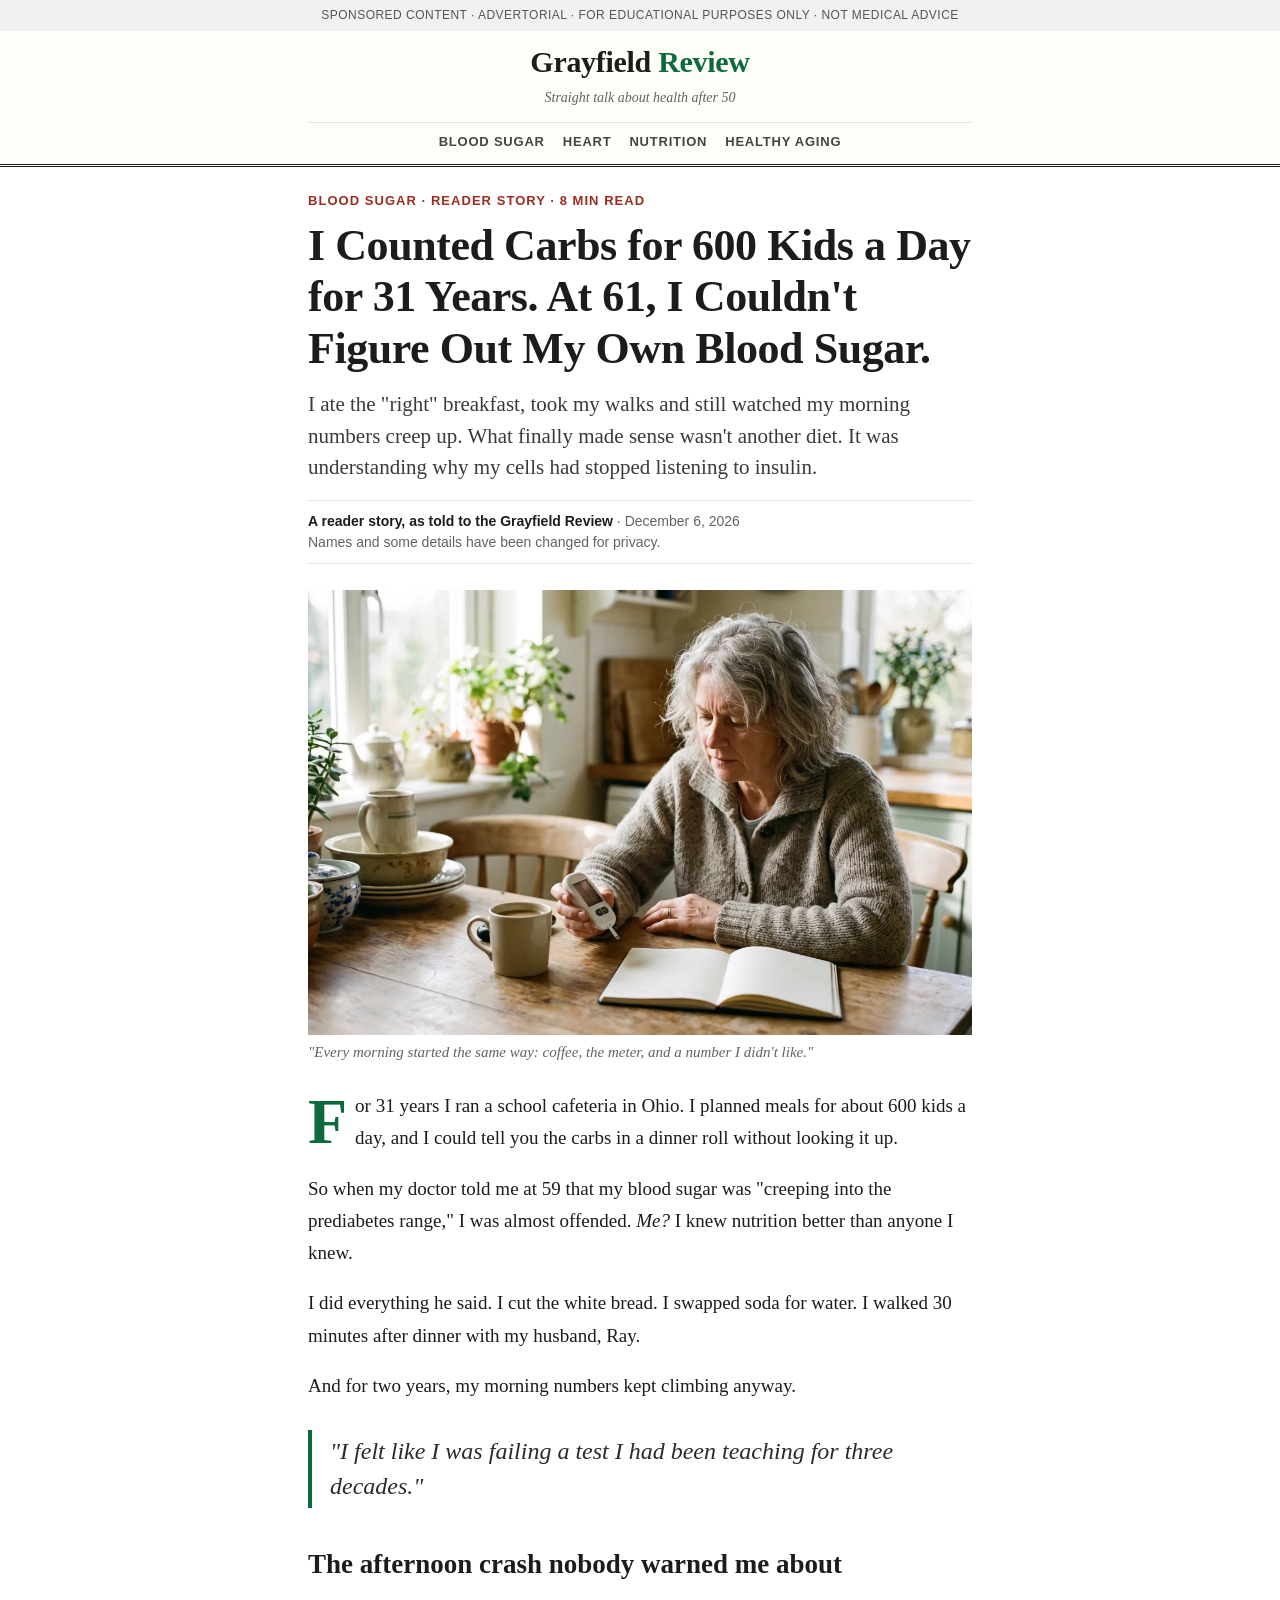
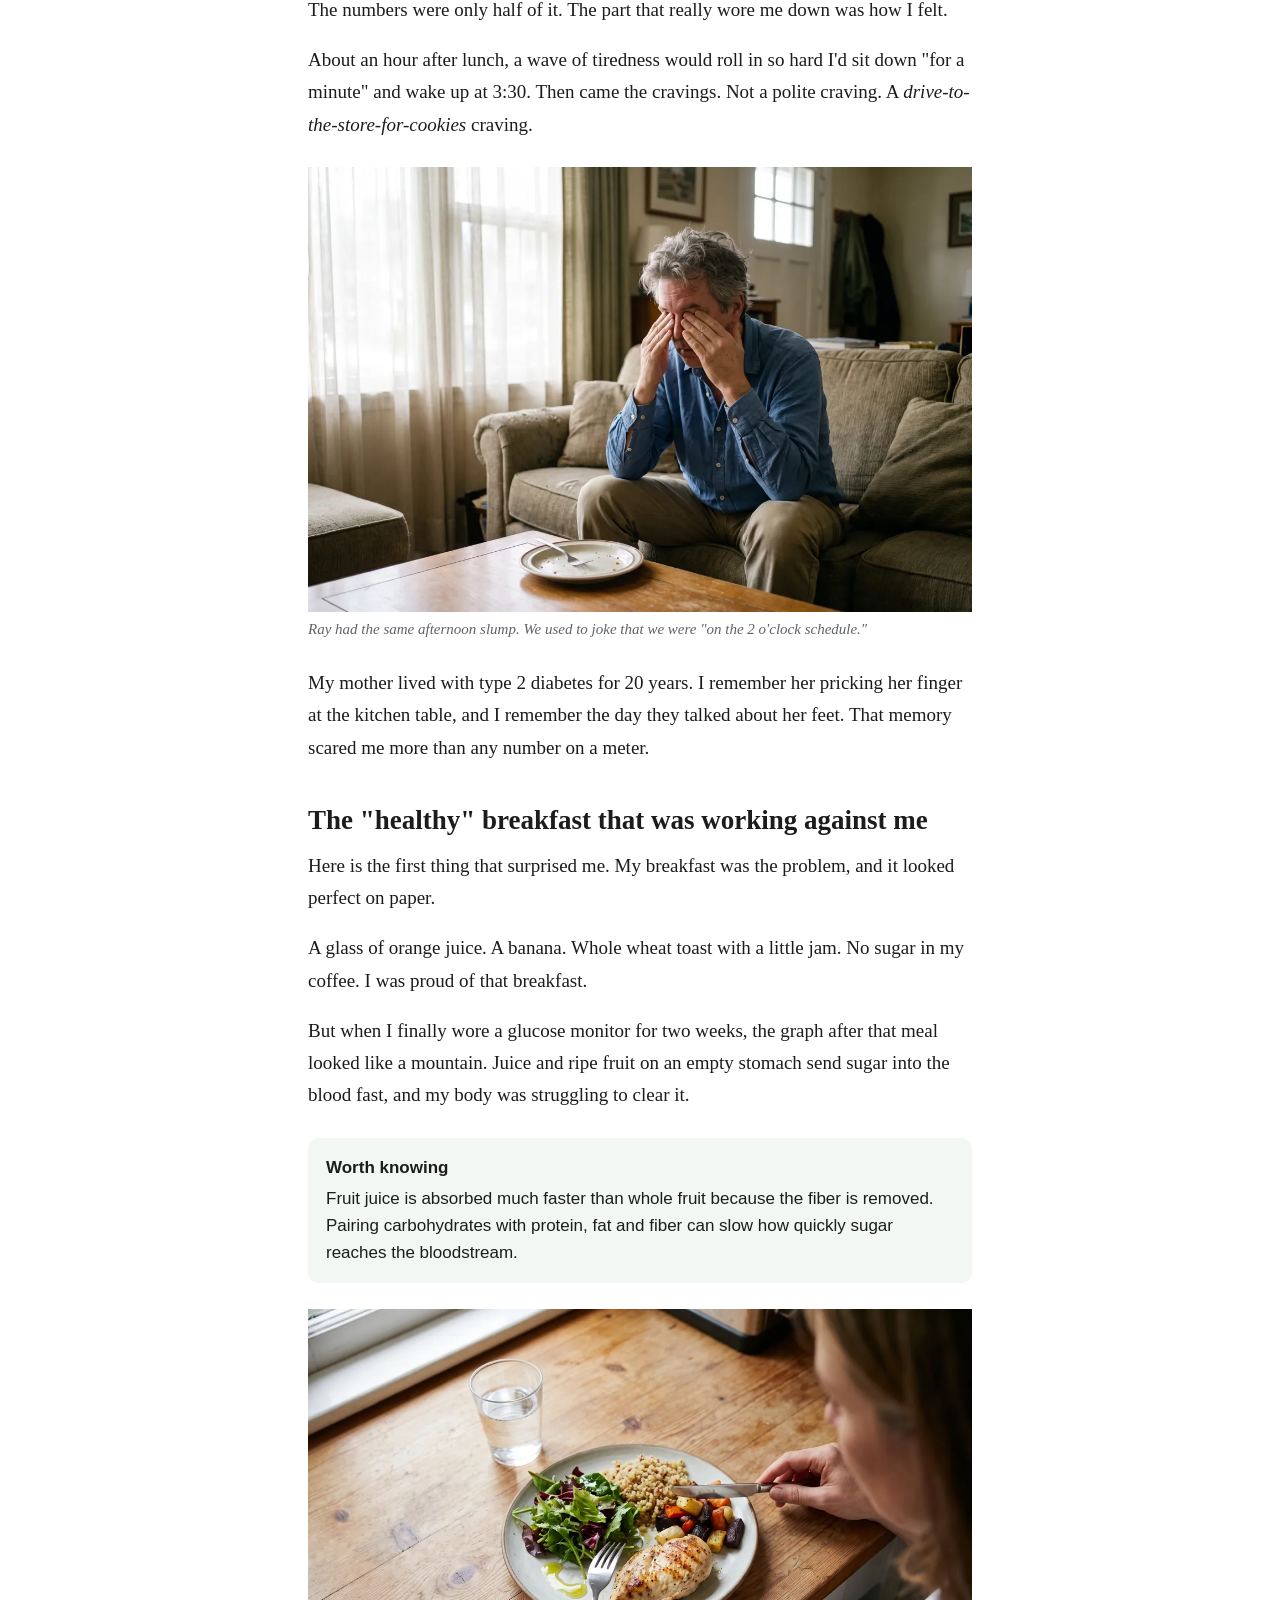
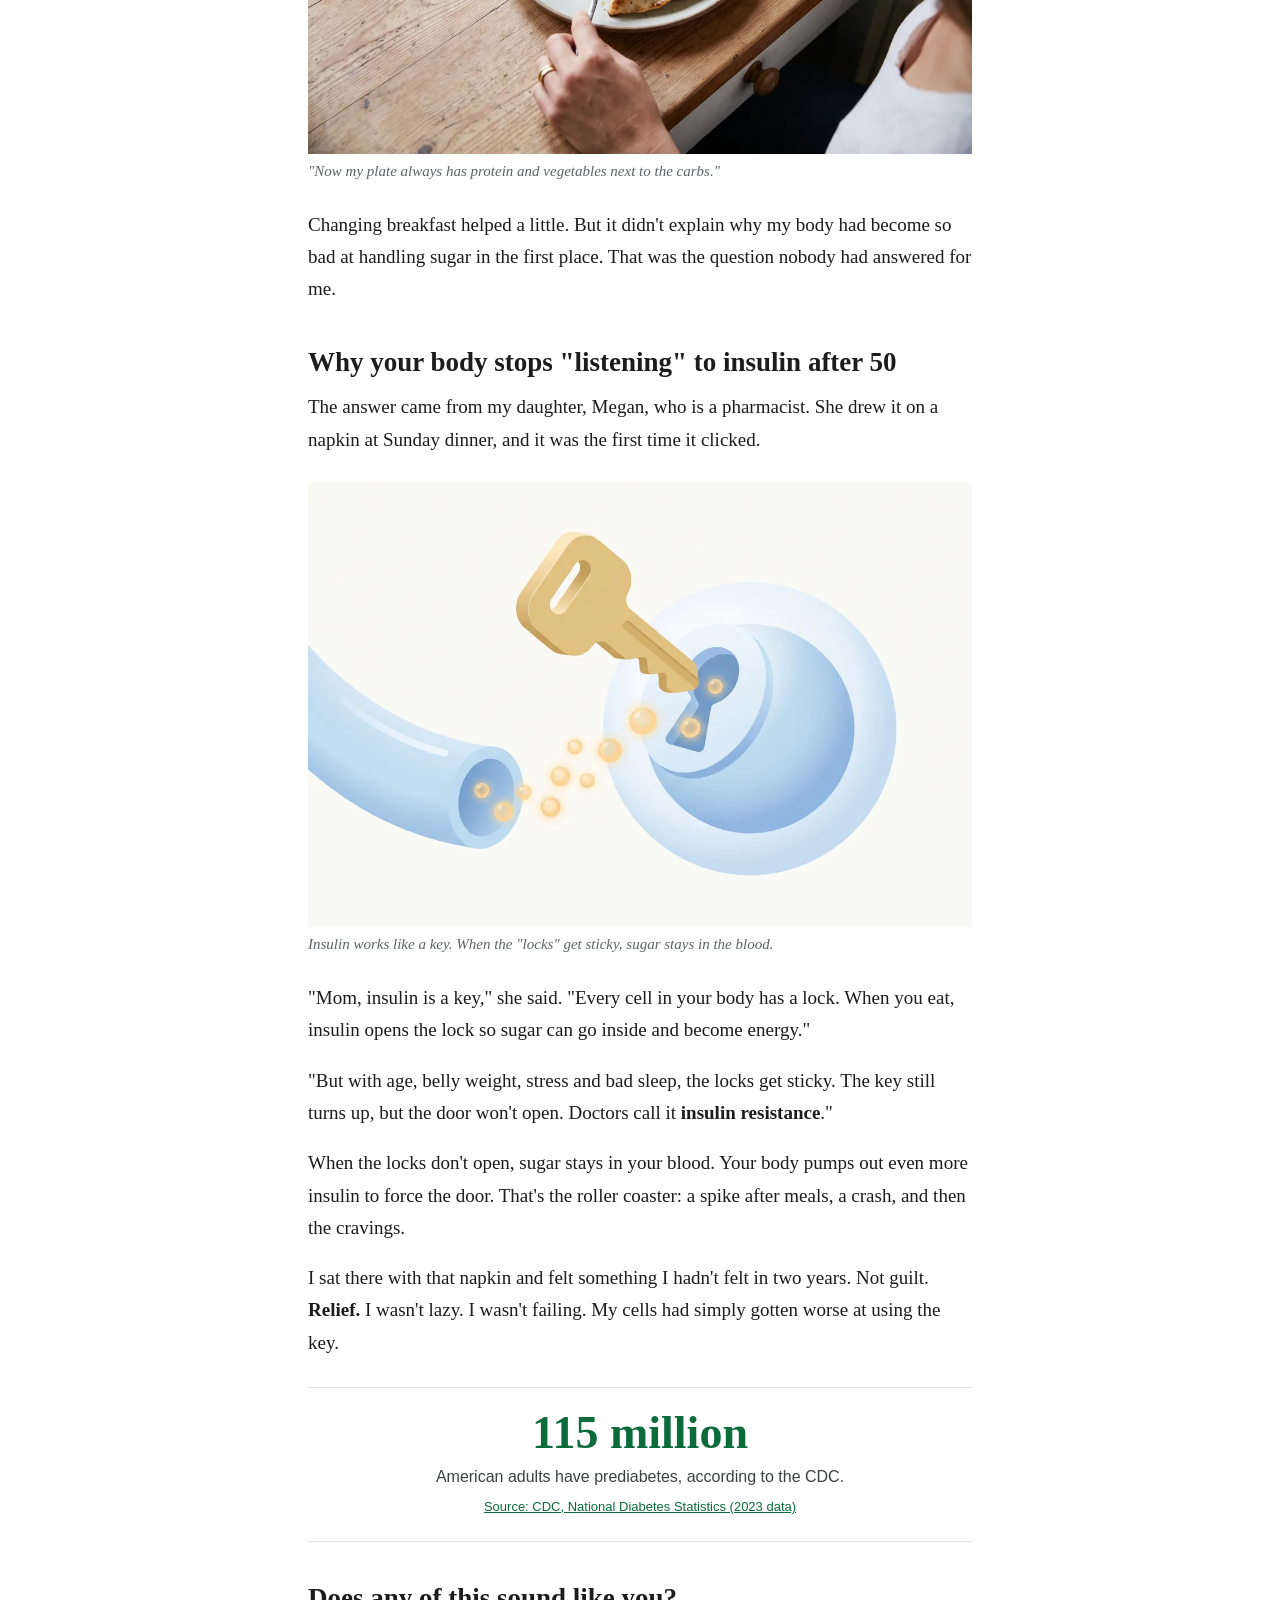
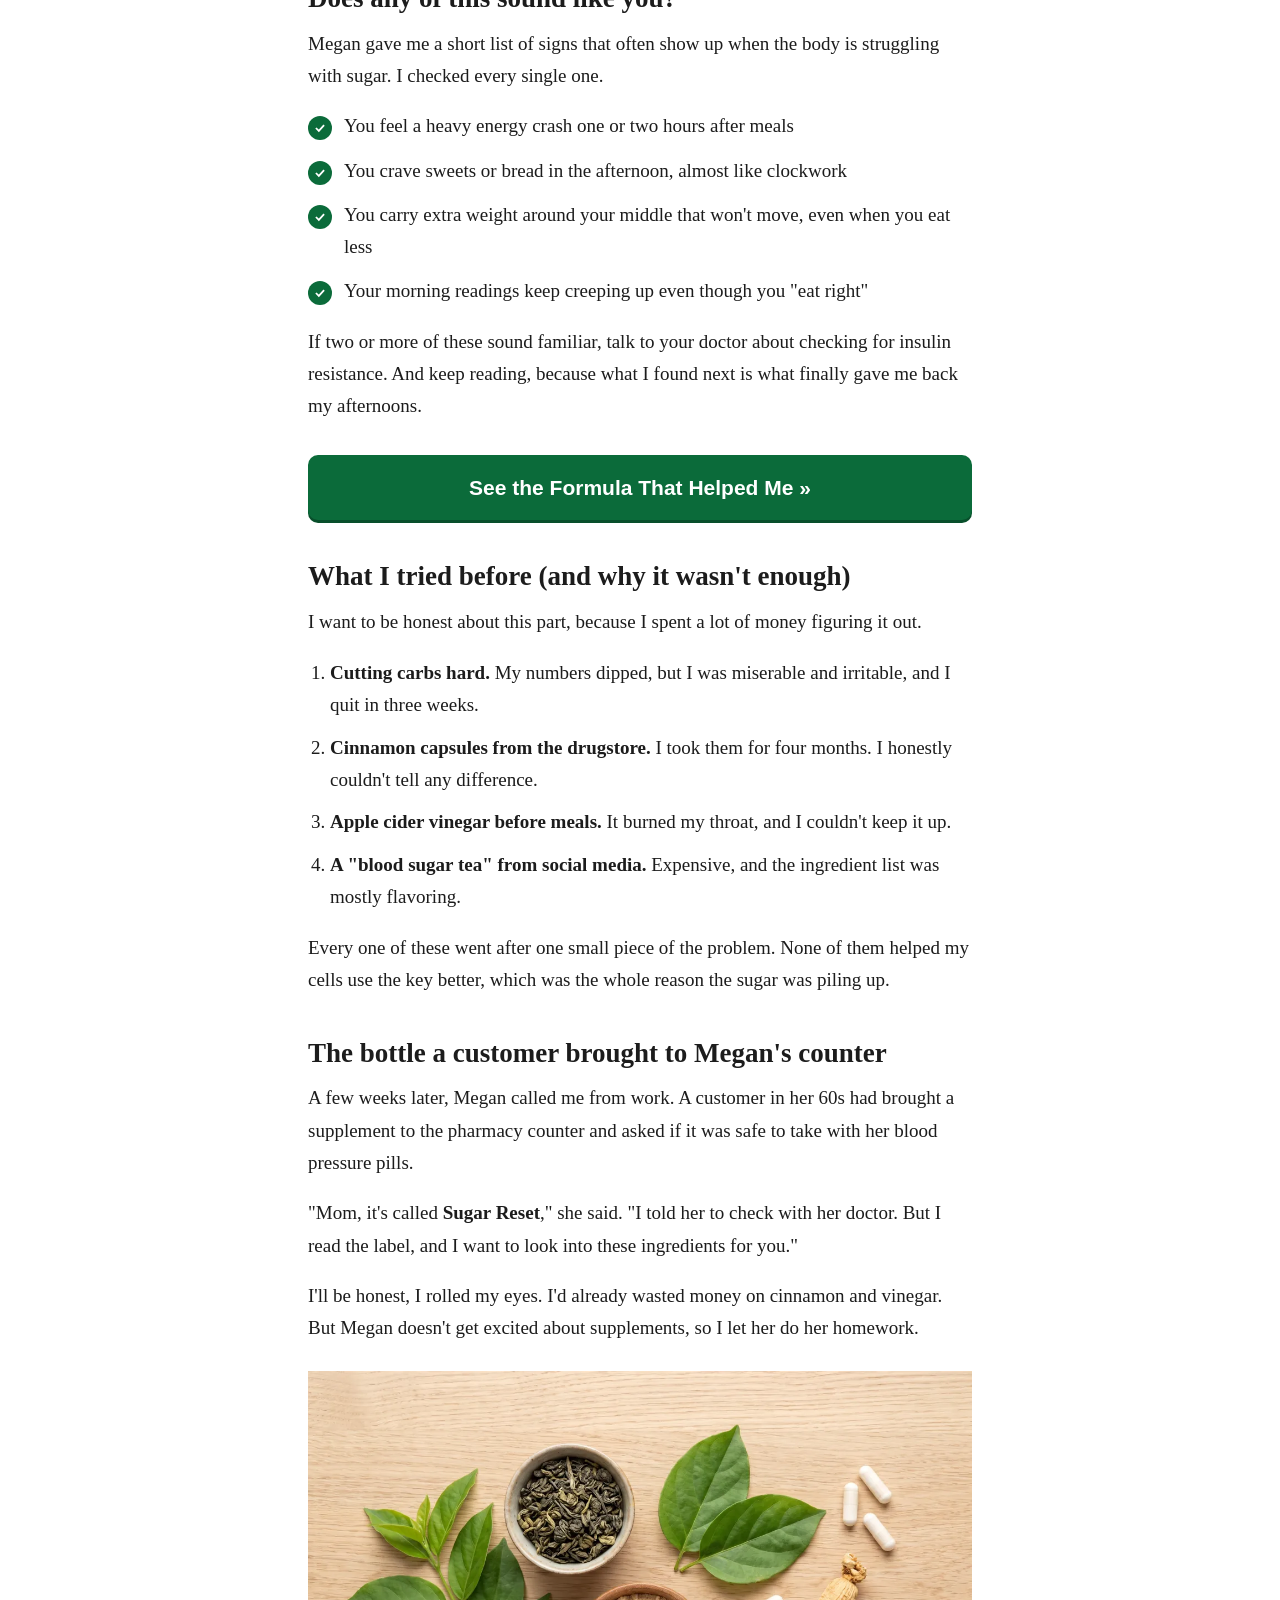
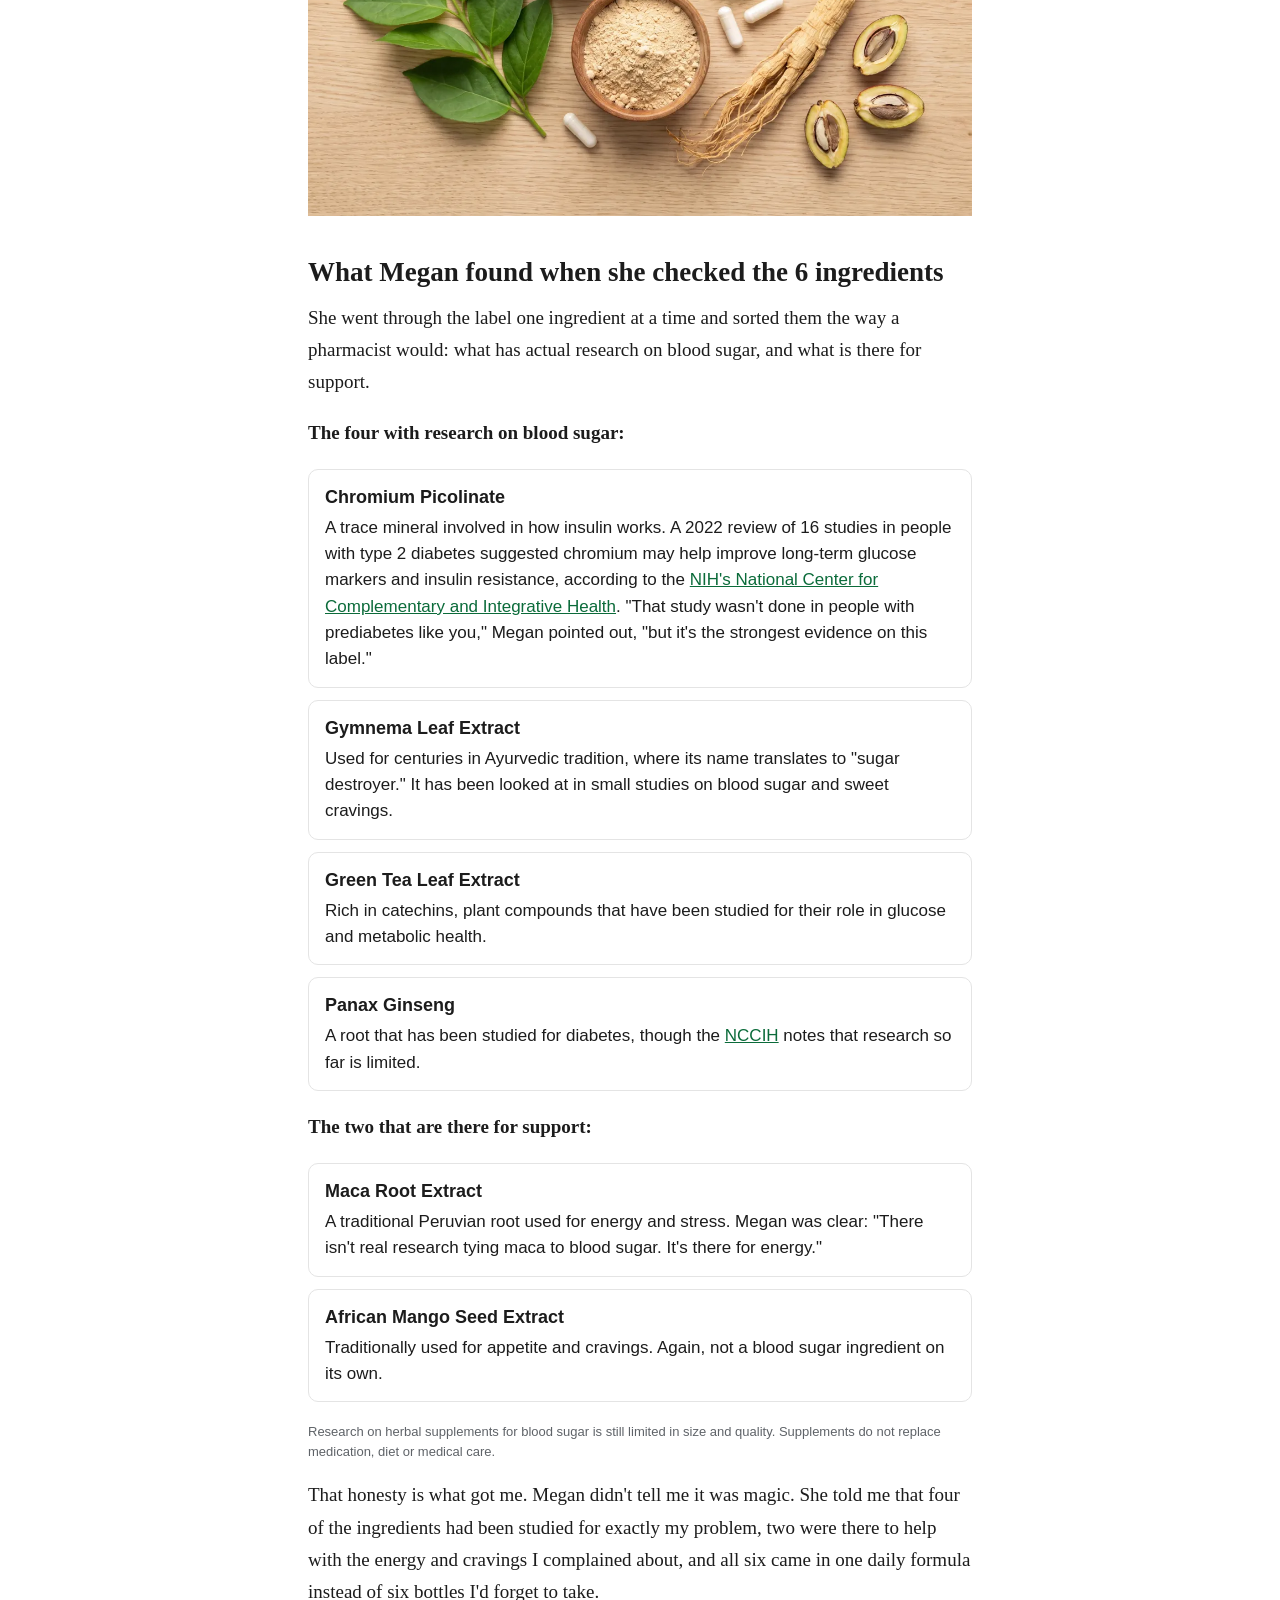
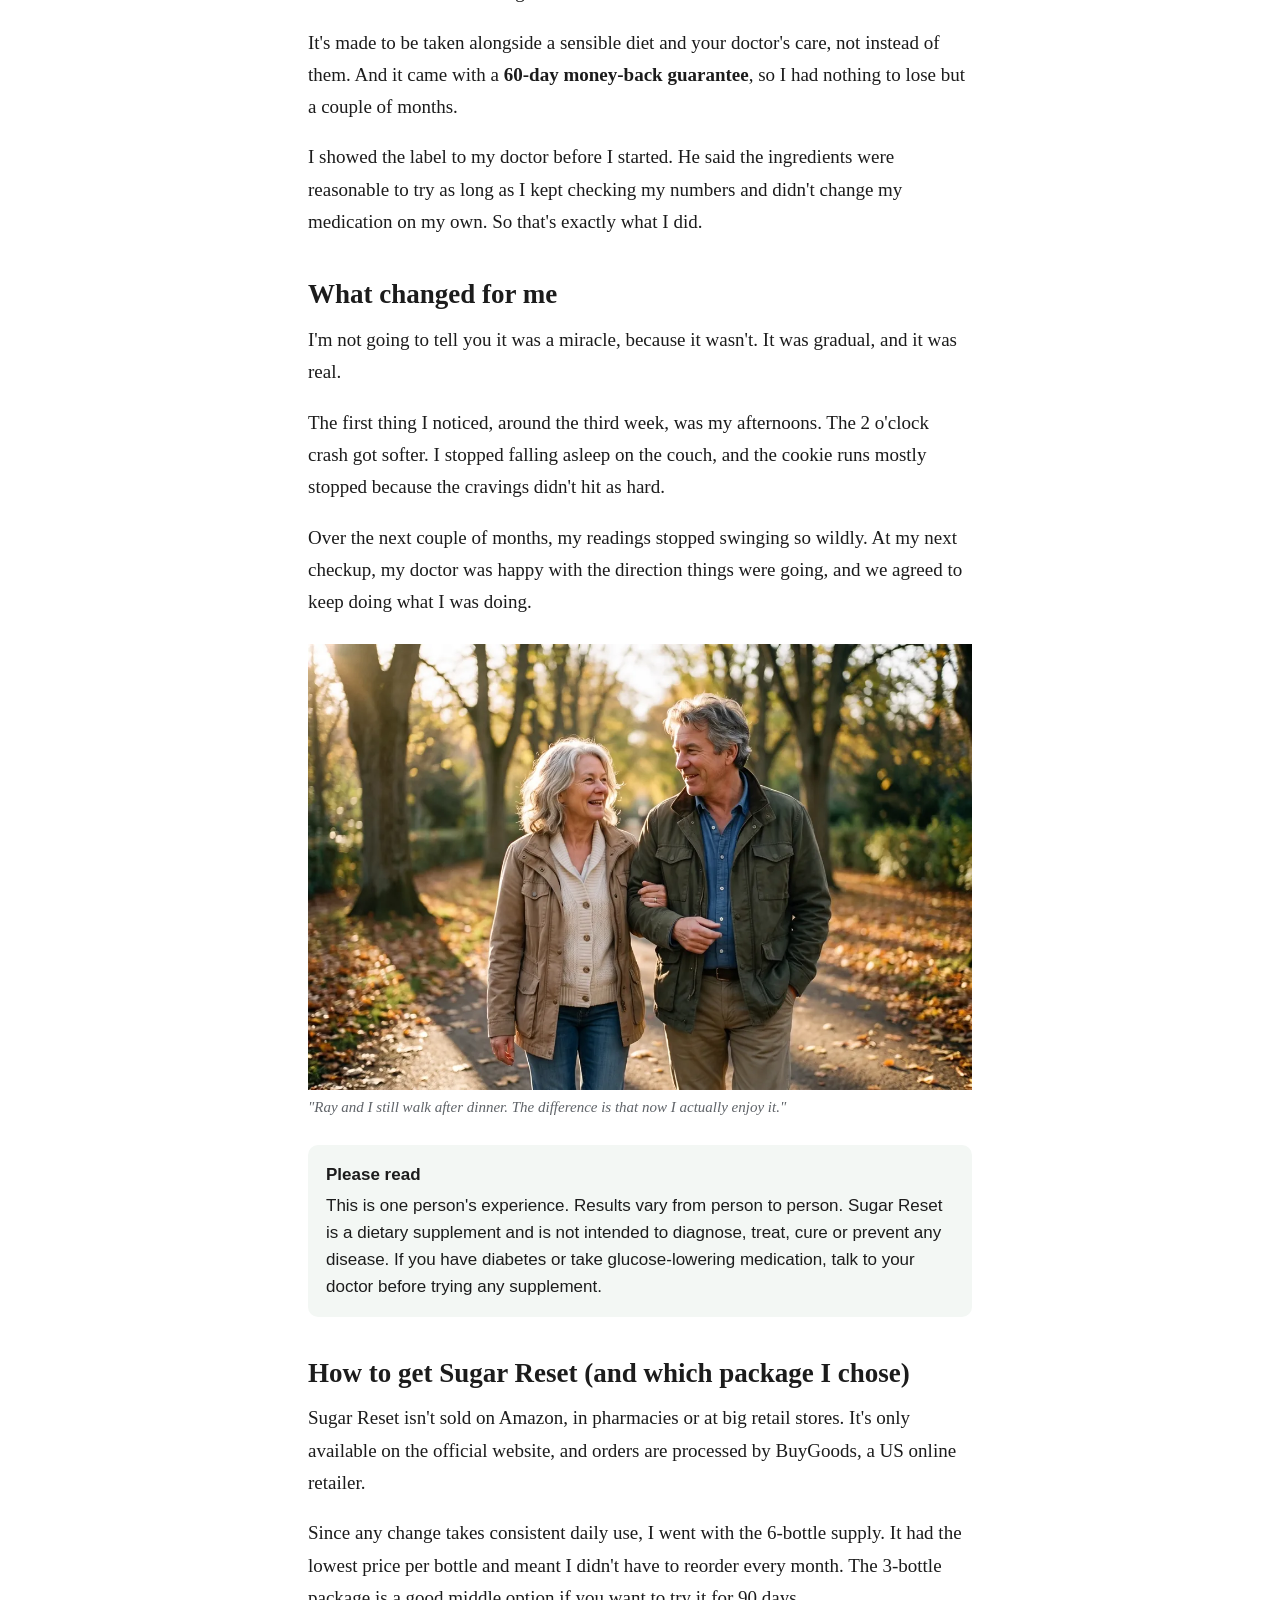
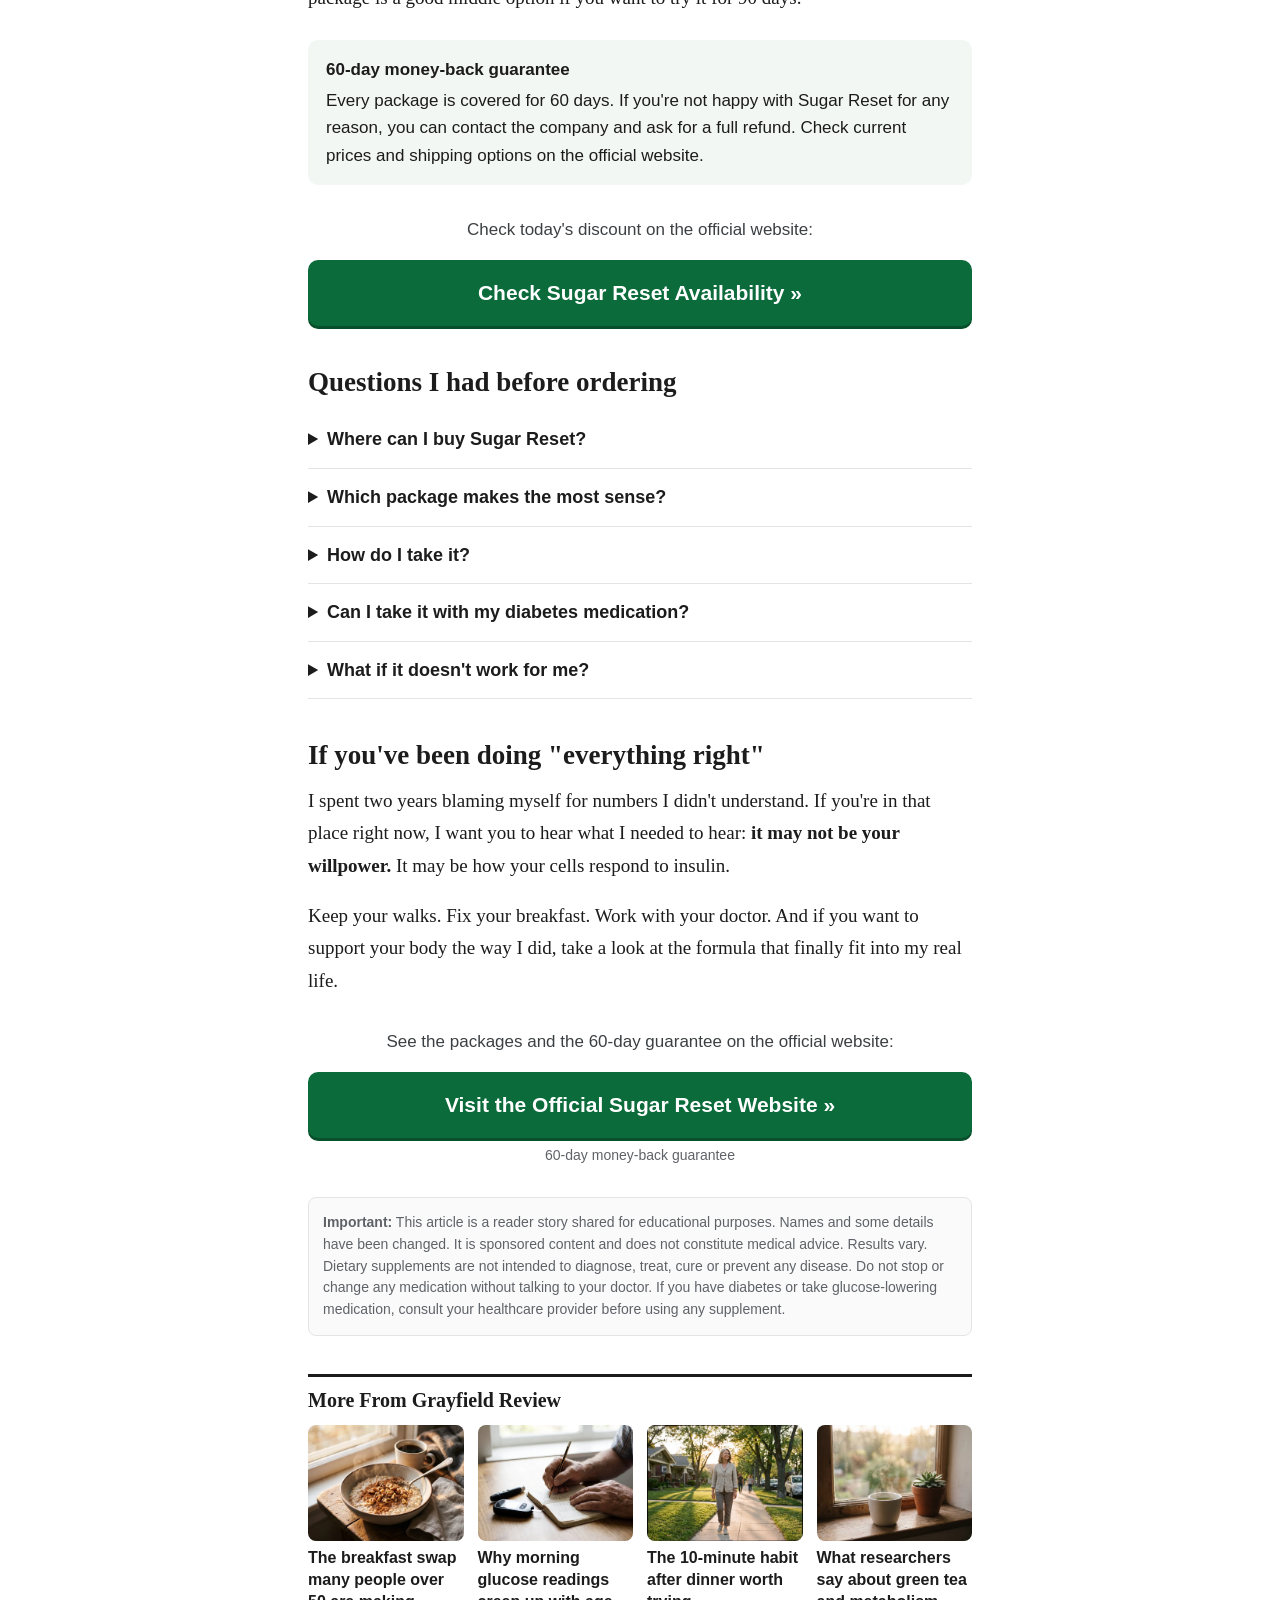
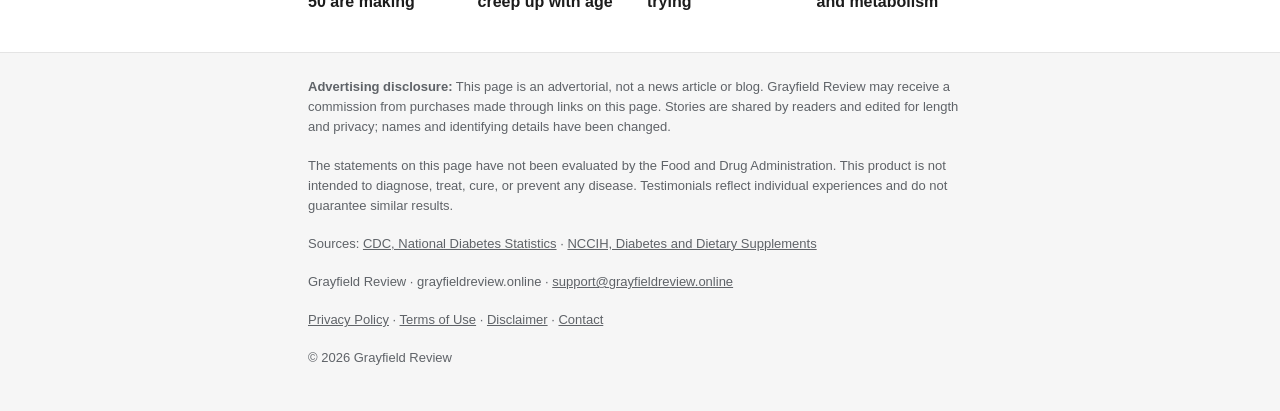
==== commit 0130126e: "Move fotos pra pasta imagens e aplica marca Grayfield Review Caminhos das imagens atualizados, rodap" ====
--- a/index.html
+++ b/index.html
@@ -128,7 +128,7 @@
   <div class="byline"><b>A reader story, as told to the Grayfield Review</b> &middot; <span id="today"></span><br>Names and some details have been changed for privacy.</div>
 
   <figure>
-    <img src="img/hero.webp" alt="Woman in her 60s checking a glucose meter at her kitchen table" width="1200" height="805">
+    <img src="imagens/hero.webp" alt="Woman in her 60s checking a glucose meter at her kitchen table" width="1200" height="805">
     <figcaption>"Every morning started the same way: coffee, the meter, and a number I didn't like."</figcaption>
   </figure>
 
@@ -149,7 +149,7 @@
   <p>About an hour after lunch, a wave of tiredness would roll in so hard I'd sit down "for a minute" and wake up at 3:30. Then came the cravings. Not a polite craving. A <i>drive-to-the-store-for-cookies</i> craving.</p>
 
   <figure>
-    <img src="img/slump.webp" alt="Man in his 60s feeling tired on the couch after lunch" width="1200" height="805">
+    <img src="imagens/slump.webp" alt="Man in his 60s feeling tired on the couch after lunch" width="1200" height="805">
     <figcaption>Ray had the same afternoon slump. We used to joke that we were "on the 2 o'clock schedule."</figcaption>
   </figure>
 
@@ -166,7 +166,7 @@
   <div class="note"><b>Worth knowing</b>Fruit juice is absorbed much faster than whole fruit because the fiber is removed. Pairing carbohydrates with protein, fat and fiber can slow how quickly sugar reaches the bloodstream.</div>
 
   <figure>
-    <img src="img/meal.webp" alt="Balanced plate with grilled chicken, salad, quinoa and vegetables" width="1200" height="805">
+    <img src="imagens/meal.webp" alt="Balanced plate with grilled chicken, salad, quinoa and vegetables" width="1200" height="805">
     <figcaption>"Now my plate always has protein and vegetables next to the carbs."</figcaption>
   </figure>
 
@@ -177,7 +177,7 @@
   <p>The answer came from my daughter, Megan, who is a pharmacist. She drew it on a napkin at Sunday dinner, and it was the first time it clicked.</p>
 
   <figure>
-    <img src="img/mechanism.webp" alt="Illustration of insulin as a key unlocking a cell so glucose can enter" width="1200" height="805">
+    <img src="imagens/mechanism.webp" alt="Illustration of insulin as a key unlocking a cell so glucose can enter" width="1200" height="805">
     <figcaption>Insulin works like a key. When the "locks" get sticky, sugar stays in the blood.</figcaption>
   </figure>
 
@@ -234,7 +234,7 @@
   <p>I'll be honest, I rolled my eyes. I'd already wasted money on cinnamon and vinegar. But Megan doesn't get excited about supplements, so I let her do her homework.</p>
 
   <figure>
-    <img src="img/ingredients.webp" alt="Flat lay of gymnema leaves, green tea, maca powder, ginseng root and capsules" width="1200" height="805">
+    <img src="imagens/ingredients.webp" alt="Flat lay of gymnema leaves, green tea, maca powder, ginseng root and capsules" width="1200" height="805">
   </figure>
 
   <h2>What Megan found when she checked the 6 ingredients</h2>
@@ -274,7 +274,7 @@
   <p>Over the next couple of months, my readings stopped swinging so wildly. At my next checkup, my doctor was happy with the direction things were going, and we agreed to keep doing what I was doing.</p>
 
   <figure>
-    <img src="img/walk.webp" alt="Couple in their 60s walking in a park" width="1200" height="805">
+    <img src="imagens/walk.webp" alt="Couple in their 60s walking in a park" width="1200" height="805">
     <figcaption>"Ray and I still walk after dinner. The difference is that now I actually enjoy it."</figcaption>
   </figure>
 
@@ -322,10 +322,10 @@
   <section class="related">
     <h3>More From Grayfield Review</h3>
     <div class="cards">
-      <a class="card" data-area="related1" href="https://www.fasttrack37.com/PM7HK3TH/32MFQB8P/?click_area=related1"><img src="img/card1.webp" alt="Bowl of oatmeal with cinnamon"><span>The breakfast swap many people over 50 are making</span></a>
-      <a class="card" data-area="related2" href="https://www.fasttrack37.com/PM7HK3TH/32MFQB8P/?click_area=related2"><img src="img/card2.webp" alt="Man writing in a logbook next to a glucose meter"><span>Why morning glucose readings creep up with age</span></a>
-      <a class="card" data-area="related3" href="https://www.fasttrack37.com/PM7HK3TH/32MFQB8P/?click_area=related3"><img src="img/card3.webp" alt="Woman walking in the evening"><span>The 10-minute habit after dinner worth trying</span></a>
-      <a class="card" data-area="related4" href="https://www.fasttrack37.com/PM7HK3TH/32MFQB8P/?click_area=related4"><img src="img/card4.webp" alt="Cup of green tea on a windowsill"><span>What researchers say about green tea and metabolism</span></a>
+      <a class="card" data-area="related1" href="https://www.fasttrack37.com/PM7HK3TH/32MFQB8P/?click_area=related1"><img src="imagens/card1.webp" alt="Bowl of oatmeal with cinnamon"><span>The breakfast swap many people over 50 are making</span></a>
+      <a class="card" data-area="related2" href="https://www.fasttrack37.com/PM7HK3TH/32MFQB8P/?click_area=related2"><img src="imagens/card2.webp" alt="Man writing in a logbook next to a glucose meter"><span>Why morning glucose readings creep up with age</span></a>
+      <a class="card" data-area="related3" href="https://www.fasttrack37.com/PM7HK3TH/32MFQB8P/?click_area=related3"><img src="imagens/card3.webp" alt="Woman walking in the evening"><span>The 10-minute habit after dinner worth trying</span></a>
+      <a class="card" data-area="related4" href="https://www.fasttrack37.com/PM7HK3TH/32MFQB8P/?click_area=related4"><img src="imagens/card4.webp" alt="Cup of green tea on a windowsill"><span>What researchers say about green tea and metabolism</span></a>
     </div>
   </section>
 
@@ -336,7 +336,7 @@
     <p><b>Advertising disclosure:</b> This page is an advertorial, not a news article or blog. Grayfield Review may receive a commission from purchases made through links on this page. Stories are shared by readers and edited for length and privacy; names and identifying details have been changed.</p>
     <p>The statements on this page have not been evaluated by the Food and Drug Administration. This product is not intended to diagnose, treat, cure, or prevent any disease. Testimonials reflect individual experiences and do not guarantee similar results.</p>
     <p>Sources: <a href="https://www.cdc.gov/diabetes/php/data-research/index.html" target="_blank" rel="noopener">CDC, National Diabetes Statistics</a> &middot; <a href="https://www.nccih.nih.gov/health/diabetes-and-dietary-supplements-what-you-need-to-know" target="_blank" rel="noopener">NCCIH, Diabetes and Dietary Supplements</a></p>
-    <p>[COMPANY NAME] &middot; [ADDRESS] &middot; [SUPPORT EMAIL]</p>
+    <p>Grayfield Review &middot; grayfieldreview.online &middot; <a href="mailto:support@grayfieldreview.online">support@grayfieldreview.online</a></p>
     <p><a href="#privacy" data-legal="privacy">Privacy Policy</a> &middot; <a href="#terms" data-legal="terms">Terms of Use</a> &middot; <a href="#disclaimer" data-legal="disclaimer">Disclaimer</a> &middot; <a href="#contact" data-legal="contact">Contact</a></p>
     <p>&copy; <span id="year"></span> Grayfield Review</p>
   </div>
@@ -346,7 +346,7 @@
   <div class="legal-head"><h2 id="privacy-title">Privacy Policy</h2><button class="legal-close" type="button" aria-label="Close">&times;</button></div>
   <div class="legal-body">
     <p class="legal-updated">Last updated: September 15, 2026</p>
-    <p>This Privacy Policy explains how [COMPANY NAME] ("we", "us"), the publisher of Grayfield Review, collects and uses information when you visit this website.</p>
+    <p>This Privacy Policy explains how Grayfield Review ("we", "us") collects and uses information when you visit this website.</p>
     <h3>1. Information we collect</h3>
     <ul>
       <li><b>Information you give us.</b> If you email us, we receive your name, email address and the content of your message.</li>
@@ -371,7 +371,7 @@
     <h3>6. Your choices and rights</h3>
     <ul>
       <li>You can block or delete cookies in your browser settings.</li>
-      <li>Depending on where you live (for example California, the European Union or the United Kingdom), you may have the right to access, correct or delete personal information we hold about you, and to opt out of certain uses. To make a request, contact us at [SUPPORT EMAIL].</li>
+      <li>Depending on where you live (for example California, the European Union or the United Kingdom), you may have the right to access, correct or delete personal information we hold about you, and to opt out of certain uses. To make a request, contact us at <a href="mailto:support@grayfieldreview.online">support@grayfieldreview.online</a>.</li>
     </ul>
     <h3>7. Children</h3>
     <p>This website is intended for adults. We do not knowingly collect information from children under 13.</p>
@@ -380,7 +380,7 @@
     <h3>9. Changes</h3>
     <p>We may update this policy from time to time. The date at the top shows when it was last changed.</p>
     <h3>10. Contact</h3>
-    <p>[COMPANY NAME]<br>[ADDRESS]<br>[SUPPORT EMAIL]</p>
+    <p>Grayfield Review<br>grayfieldreview.online<br><a href="mailto:support@grayfieldreview.online">support@grayfieldreview.online</a></p>
   </div>
 </dialog>
 
@@ -388,7 +388,7 @@
   <div class="legal-head"><h2 id="terms-title">Terms of Use</h2><button class="legal-close" type="button" aria-label="Close">&times;</button></div>
   <div class="legal-body">
     <p class="legal-updated">Last updated: September 15, 2026</p>
-    <p>By using Grayfield Review (the "website"), published by [COMPANY NAME], you agree to these Terms of Use. If you do not agree, please do not use the website.</p>
+    <p>By using Grayfield Review (the "website"), you agree to these Terms of Use. If you do not agree, please do not use the website.</p>
     <h3>1. Informational content only</h3>
     <p>All content on this website is for general information and education. It is not medical advice and does not replace the advice of a doctor or other qualified health professional. Always talk to your doctor before starting any supplement, changing your diet or changing any medication.</p>
     <h3>2. Advertorials and sponsored content</h3>
@@ -400,13 +400,13 @@
     <h3>5. No guarantees</h3>
     <p>Individual results vary. We make no guarantee that any product described on this website will produce any particular result. The website is provided "as is" without warranties of any kind.</p>
     <h3>6. Limitation of liability</h3>
-    <p>To the fullest extent allowed by law, [COMPANY NAME] is not liable for any damages arising from your use of the website or from any product purchased through links on the website.</p>
+    <p>To the fullest extent allowed by law, Grayfield Review is not liable for any damages arising from your use of the website or from any product purchased through links on the website.</p>
     <h3>7. Intellectual property</h3>
-    <p>The text, images and design of this website belong to [COMPANY NAME] or its licensors. You may not copy or republish them without permission.</p>
+    <p>The text, images and design of this website belong to Grayfield Review or its licensors. You may not copy or republish them without permission.</p>
     <h3>8. Changes</h3>
     <p>We may update these terms at any time. Continued use of the website means you accept the updated terms.</p>
     <h3>9. Contact</h3>
-    <p>[COMPANY NAME]<br>[ADDRESS]<br>[SUPPORT EMAIL]</p>
+    <p>Grayfield Review<br>grayfieldreview.online<br><a href="mailto:support@grayfieldreview.online">support@grayfieldreview.online</a></p>
   </div>
 </dialog>
 
@@ -418,7 +418,7 @@
     <h3>FDA disclaimer</h3>
     <p>The statements on this website have not been evaluated by the Food and Drug Administration. Products mentioned are not intended to diagnose, treat, cure or prevent any disease.</p>
     <h3>Advertising disclosure</h3>
-    <p>This page is an advertorial, not a news article or blog. [COMPANY NAME] may receive a commission from purchases made through links on this page.</p>
+    <p>This page is an advertorial, not a news article or blog. Grayfield Review may receive a commission from purchases made through links on this page.</p>
     <h3>Stories and results</h3>
     <p>Stories are shared by readers and edited for length and privacy. Names and identifying details have been changed. Individual experiences do not guarantee that you will get the same or similar results.</p>
   </div>
@@ -428,7 +428,7 @@
   <div class="legal-head"><h2 id="contact-title">Contact</h2><button class="legal-close" type="button" aria-label="Close">&times;</button></div>
   <div class="legal-body">
     <p>For questions about the content of Grayfield Review, corrections or privacy requests:</p>
-    <p><b>[COMPANY NAME]</b><br>[ADDRESS]<br>Email: [SUPPORT EMAIL]</p>
+    <p><b>Grayfield Review</b><br>grayfieldreview.online<br>Email: <a href="mailto:support@grayfieldreview.online">support@grayfieldreview.online</a></p>
     <h3>Questions about an order?</h3>
     <p>Products mentioned on this website are sold by third-party merchants. For questions about orders, shipping, refunds or the money-back guarantee, contact the merchant directly using the details on the official product website or in your order confirmation email.</p>
   </div>
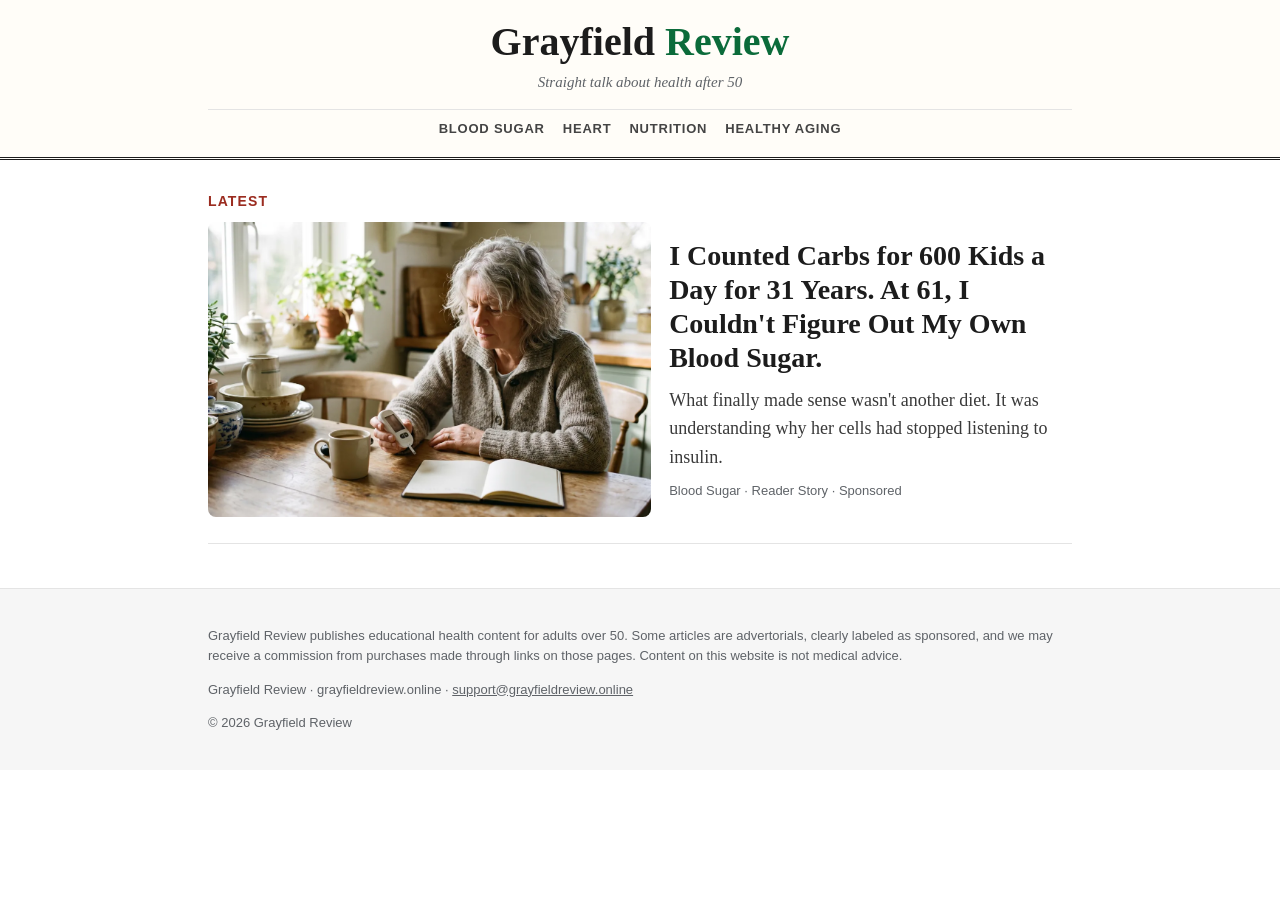
==== commit 61cfb3e3: "Organiza site em pastas: home na raiz e materia em /blood-sugar-after-50/ - Pagina inicial simples d" ====
--- a/index.html
+++ b/index.html
@@ -3,476 +3,61 @@
 <head>
 <meta charset="utf-8">
 <meta name="viewport" content="width=device-width, initial-scale=1">
-<title>I Counted Carbs for 600 Kids a Day. At 61, I Couldn't Figure Out My Own Blood Sugar.</title>
-<meta name="robots" content="noindex">
+<title>Grayfield Review</title>
+<meta name="description" content="Straight talk about health after 50.">
 <style>
-  :root{--ink:#1c1c1c;--muted:#5f6368;--line:#e4e4e4;--accent:#0b6b3a;--accent-dark:#084f2b;--soft:#f3f7f4;--tag:#9b2c20;--paper:#fffdf8}
+  :root{--ink:#1c1c1c;--muted:#5f6368;--line:#e4e4e4;--accent:#0b6b3a;--paper:#fffdf8}
   *{box-sizing:border-box}
-  body{margin:0;background:#fff;color:var(--ink);font:19px/1.7 Georgia,"Times New Roman",serif}
+  body{margin:0;background:#fff;color:var(--ink);font:18px/1.6 Georgia,"Times New Roman",serif}
   img{max-width:100%;height:auto;display:block}
-  a{color:var(--accent)}
-  .sans{font-family:-apple-system,BlinkMacSystemFont,"Segoe UI",Roboto,Arial,sans-serif}
-  .wrap{max-width:700px;margin:0 auto;padding-inline:18px}
-  .disclosure{background:#f1f1f1;color:#555;font:12px/1.4 -apple-system,Segoe UI,Arial,sans-serif;letter-spacing:.04em;text-align:center;padding:7px 12px}
-  header.site{border-bottom:3px double var(--ink);background:var(--paper)}
-  header.site .wrap{padding-block:16px;text-align:center}
-  .brand{font:700 30px/1 Georgia,serif;letter-spacing:-.01em;color:var(--ink);text-decoration:none}
+  .wrap{max-width:900px;margin:0 auto;padding-inline:18px}
+  header{border-bottom:3px double var(--ink);background:var(--paper);text-align:center}
+  header .wrap{padding-block:22px}
+  .brand{font:700 40px/1 Georgia,serif;color:var(--ink);text-decoration:none}
   .brand span{color:var(--accent)}
-  .tagline{font:italic 14px/1.4 Georgia,serif;color:var(--muted);margin-top:6px}
-  nav.menu{display:flex;justify-content:center;gap:18px;flex-wrap:wrap;font:600 13px/1 -apple-system,Segoe UI,Arial,sans-serif;text-transform:uppercase;letter-spacing:.06em;color:#444;border-top:1px solid var(--line);margin-top:14px;padding-top:12px}
-  .kicker{margin-top:26px;font:700 13px/1.3 -apple-system,Segoe UI,Arial,sans-serif;letter-spacing:.08em;text-transform:uppercase;color:var(--tag)}
-  h1{font:700 36px/1.18 Georgia,serif;margin:10px 0 14px;letter-spacing:-.01em}
-  .dek{font-size:21px;line-height:1.5;color:#3a3a3a;margin:0 0 16px}
-  .byline{font:14px/1.5 -apple-system,Segoe UI,Arial,sans-serif;color:var(--muted);border-top:1px solid var(--line);border-bottom:1px solid var(--line);padding-block:10px;margin-bottom:22px}
-  .byline b{color:var(--ink)}
-  figure{margin:26px 0}
-  figcaption{font:italic 15px/1.45 Georgia,serif;color:var(--muted);margin-top:7px}
-  h2{font:700 27px/1.25 Georgia,serif;margin:40px 0 12px}
-  p{margin:0 0 18px}
-  .dropcap:first-letter{float:left;font:700 64px/.8 Georgia,serif;padding:6px 8px 0 0;color:var(--accent)}
-  .pull{border-left:4px solid var(--accent);padding:4px 0 4px 18px;margin:28px 0;font:italic 24px/1.45 Georgia,serif;color:#2b2b2b}
-  .note{background:var(--soft);border-radius:10px;padding:16px 18px;margin:26px 0;font:17px/1.6 -apple-system,Segoe UI,Arial,sans-serif}
-  .note b{display:block;margin-bottom:4px}
-  .stat{text-align:center;border-top:1px solid var(--line);border-bottom:1px solid var(--line);padding-block:20px;margin:28px 0}
-  .stat b{display:block;font:700 46px/1.1 Georgia,serif;color:var(--accent)}
-  .stat small{display:block;font:16px/1.5 -apple-system,Segoe UI,Arial,sans-serif;color:#3c4043;margin-top:6px}
-  .stat a{font:13px -apple-system,Segoe UI,Arial,sans-serif}
-  ul.check{list-style:none;padding:0;margin:0 0 18px}
-  ul.check li{position:relative;padding-left:36px;margin-bottom:12px}
-  ul.check li:before{content:"";position:absolute;left:0;top:6px;width:24px;height:24px;border-radius:50%;background:var(--accent) url("data:image/svg+xml,%3Csvg xmlns='http://www.w3.org/2000/svg' viewBox='0 0 24 24'%3E%3Cpath fill='none' stroke='white' stroke-width='3' d='M5 12l5 5 9-10'/%3E%3C/svg%3E") center/14px no-repeat}
-  ol.tried{padding-left:22px}
-  ol.tried li{margin-bottom:10px}
-  .ingredients{display:grid;gap:12px;margin:20px 0}
-  .ing{border:1px solid var(--line);border-radius:10px;padding:14px 16px;font:17px/1.55 -apple-system,Segoe UI,Arial,sans-serif}
-  .ing b{display:block;font-size:18px;margin-bottom:3px}
-  .cta-box{text-align:center;margin:32px 0}
-  .cta-box p{font:17px/1.5 -apple-system,Segoe UI,Arial,sans-serif;color:#3c4043}
-  a.cta{display:block;width:100%;background:var(--accent);color:#fff;text-decoration:none;font:700 21px/1.3 -apple-system,Segoe UI,Arial,sans-serif;padding:19px 20px;border-radius:10px;box-shadow:0 3px 0 var(--accent-dark)}
-  a.cta:hover{background:var(--accent-dark)}
-  .cta-note{font:14px/1.4 -apple-system,Segoe UI,Arial,sans-serif;color:var(--muted);margin-top:8px}
-  .product{display:grid;grid-template-columns:1fr;gap:16px;align-items:center;background:var(--soft);border-radius:12px;padding:18px;margin:28px 0}
-  .product img{max-width:300px;margin:0 auto}
-  .product p{font:17px/1.6 -apple-system,Segoe UI,Arial,sans-serif}
-  .reviews{display:grid;gap:14px;margin:18px 0}
-  .review{border:1px solid var(--line);border-radius:10px;padding:16px;font-family:-apple-system,Segoe UI,Arial,sans-serif}
-  .review .stars{color:#e0a800;letter-spacing:2px}
-  .review p{font-size:17px;margin:8px 0}
-  .review .who{font-size:14px;color:var(--muted)}
-  .source-note{font:13px/1.5 -apple-system,Segoe UI,Arial,sans-serif;color:var(--muted)}
-  .packs{display:grid;grid-template-columns:1fr;gap:14px;margin:20px 0 8px;font-family:-apple-system,Segoe UI,Arial,sans-serif}
-  .pack{border:1px solid var(--line);border-radius:12px;padding:16px;text-align:center;min-width:0}
-  .pack-best{border:3px solid var(--accent);background:var(--soft)}
-  .pack-tag{display:inline-block;font-size:13px;font-weight:700;text-transform:uppercase;letter-spacing:.05em;color:#fff;background:#6c757d;border-radius:20px;padding:3px 12px}
-  .pack-best .pack-tag{background:var(--accent)}
-  .pack img{width:100%;max-width:200px;margin:10px auto}
-  .pack-name{font:700 22px/1.2 Georgia,serif}
-  .pack-days{font-size:15px;color:var(--muted)}
-  .pack-price{font-size:17px;margin-top:6px}
-  .pack-price b{font-size:30px;color:var(--accent)}
-  .pack-total{font-size:15px;color:#3c4043;margin:4px 0 12px}
-  a.cta-small{font-size:18px;padding:14px 16px}
-  .guarantee{display:flex;gap:16px;align-items:center;border:1px solid var(--line);border-radius:12px;padding:16px;margin:22px 0;font-family:-apple-system,Segoe UI,Arial,sans-serif}
-  .guarantee img{width:96px;flex:none}
-  .guarantee p{font-size:16px;margin:4px 0 0}
-  .faq{font-family:-apple-system,Segoe UI,Arial,sans-serif}
-  .faq details{border-bottom:1px solid var(--line);padding-block:13px}
-  .faq summary{font-weight:700;cursor:pointer;font-size:18px}
-  .faq details p{margin:8px 0 0;font-size:17px}
-  .disclaimer{font:14px/1.55 -apple-system,Segoe UI,Arial,sans-serif;color:var(--muted);background:#fafafa;border:1px solid var(--line);border-radius:8px;padding:14px;margin:28px 0}
-  .related h3{font:700 20px/1.3 Georgia,serif;margin:38px 0 12px;border-top:3px solid var(--ink);padding-top:10px}
-  .cards{display:grid;grid-template-columns:1fr 1fr;gap:14px}
-  .card{text-decoration:none;color:var(--ink)}
-  .card img{border-radius:8px;aspect-ratio:4/3;object-fit:cover;width:100%}
-  .card span{display:block;font:700 16px/1.35 -apple-system,Segoe UI,Arial,sans-serif;margin-top:6px}
-  footer.site{margin-top:40px;background:#f6f6f6;border-top:1px solid var(--line);font:13px/1.55 -apple-system,Segoe UI,Arial,sans-serif;color:var(--muted)}
-  footer.site .wrap{padding-block:24px}
-  footer.site a{color:var(--muted)}
-  dialog.legal{width:min(680px,calc(100% - 32px));max-height:85vh;overflow-y:auto;border:none;border-radius:12px;padding:0;box-shadow:0 20px 60px rgba(0,0,0,.35);font:16px/1.6 -apple-system,Segoe UI,Arial,sans-serif;color:var(--ink)}
-  dialog.legal::backdrop{background:rgba(0,0,0,.55)}
-  .legal-head{position:sticky;top:0;display:flex;justify-content:space-between;align-items:center;gap:12px;background:#fff;border-bottom:1px solid var(--line);padding:14px 18px}
-  .legal-head h2{font:700 20px/1.3 Georgia,serif;margin:0}
-  .legal-close{border:none;background:#f1f1f1;border-radius:50%;width:36px;height:36px;font-size:20px;line-height:1;cursor:pointer;flex:none}
-  .legal-body{padding:16px 18px 22px}
-  .legal-body h3{font-size:16px;margin:18px 0 6px}
-  .legal-body p,.legal-body li{font-size:15px;margin:0 0 10px}
-  .legal-body ul{padding-left:20px;margin:0 0 10px}
-  .legal-updated{color:var(--muted);font-size:13px}
-  @media (min-width:640px){
-    h1{font-size:44px}
-    .product{grid-template-columns:240px 1fr}
-    .cards{grid-template-columns:repeat(4,minmax(0,1fr))}
-    .packs{grid-template-columns:repeat(3,minmax(0,1fr));align-items:end}
-  }
+  .tagline{font:italic 15px/1.4 Georgia,serif;color:var(--muted);margin-top:8px}
+  nav{display:flex;justify-content:center;gap:18px;flex-wrap:wrap;font:600 13px/1 -apple-system,Segoe UI,Arial,sans-serif;text-transform:uppercase;letter-spacing:.06em;color:#444;border-top:1px solid var(--line);margin-top:16px;padding-top:12px}
+  h2{font:700 14px/1 -apple-system,Segoe UI,Arial,sans-serif;text-transform:uppercase;letter-spacing:.08em;color:#9b2c20;margin:34px 0 14px}
+  .story{display:grid;grid-template-columns:1fr;gap:18px;text-decoration:none;color:var(--ink);border-bottom:1px solid var(--line);padding-bottom:26px}
+  .story img{border-radius:8px;aspect-ratio:3/2;object-fit:cover;width:100%}
+  .story h3{font:700 28px/1.22 Georgia,serif;margin:0 0 10px}
+  .story p{margin:0;color:#3a3a3a}
+  .meta{font:13px/1.4 -apple-system,Segoe UI,Arial,sans-serif;color:var(--muted);margin-top:10px}
+  footer{margin-top:44px;background:#f6f6f6;border-top:1px solid var(--line);font:13px/1.55 -apple-system,Segoe UI,Arial,sans-serif;color:var(--muted)}
+  footer .wrap{padding-block:24px}
+  footer a{color:var(--muted)}
+  @media (min-width:700px){.story{grid-template-columns:1.1fr 1fr;align-items:center}}
 </style>
 </head>
 <body>
 
-<div class="disclosure">SPONSORED CONTENT &middot; ADVERTORIAL &middot; FOR EDUCATIONAL PURPOSES ONLY &middot; NOT MEDICAL ADVICE</div>
-
-<header class="site">
+<header>
   <div class="wrap">
-    <a class="brand" href="#">Grayfield <span>Review</span></a>
+    <a class="brand" href="/">Grayfield <span>Review</span></a>
     <div class="tagline">Straight talk about health after 50</div>
-    <nav class="menu"><span>Blood Sugar</span><span>Heart</span><span>Nutrition</span><span>Healthy Aging</span></nav>
+    <nav><span>Blood Sugar</span><span>Heart</span><span>Nutrition</span><span>Healthy Aging</span></nav>
   </div>
 </header>
 
 <main class="wrap">
-
-  <div class="kicker">Blood Sugar &middot; Reader Story &middot; 8 min read</div>
-
-  <h1>I Counted Carbs for 600 Kids a Day for 31 Years. At 61, I Couldn't Figure Out My Own Blood Sugar.</h1>
-
-  <p class="dek">I ate the "right" breakfast, took my walks and still watched my morning numbers creep up. What finally made sense wasn't another diet. It was understanding why my cells had stopped listening to insulin.</p>
-
-  <div class="byline"><b>A reader story, as told to the Grayfield Review</b> &middot; <span id="today"></span><br>Names and some details have been changed for privacy.</div>
-
-  <figure>
-    <img src="imagens/hero.webp" alt="Woman in her 60s checking a glucose meter at her kitchen table" width="1200" height="805">
-    <figcaption>"Every morning started the same way: coffee, the meter, and a number I didn't like."</figcaption>
-  </figure>
-
-  <p class="dropcap">For 31 years I ran a school cafeteria in Ohio. I planned meals for about 600 kids a day, and I could tell you the carbs in a dinner roll without looking it up.</p>
-
-  <p>So when my doctor told me at 59 that my blood sugar was "creeping into the prediabetes range," I was almost offended. <i>Me?</i> I knew nutrition better than anyone I knew.</p>
-
-  <p>I did everything he said. I cut the white bread. I swapped soda for water. I walked 30 minutes after dinner with my husband, Ray.</p>
-
-  <p>And for two years, my morning numbers kept climbing anyway.</p>
-
-  <div class="pull">"I felt like I was failing a test I had been teaching for three decades."</div>
-
-  <h2>The afternoon crash nobody warned me about</h2>
-
-  <p>The numbers were only half of it. The part that really wore me down was how I felt.</p>
-
-  <p>About an hour after lunch, a wave of tiredness would roll in so hard I'd sit down "for a minute" and wake up at 3:30. Then came the cravings. Not a polite craving. A <i>drive-to-the-store-for-cookies</i> craving.</p>
-
-  <figure>
-    <img src="imagens/slump.webp" alt="Man in his 60s feeling tired on the couch after lunch" width="1200" height="805">
-    <figcaption>Ray had the same afternoon slump. We used to joke that we were "on the 2 o'clock schedule."</figcaption>
-  </figure>
-
-  <p>My mother lived with type 2 diabetes for 20 years. I remember her pricking her finger at the kitchen table, and I remember the day they talked about her feet. That memory scared me more than any number on a meter.</p>
-
-  <h2>The "healthy" breakfast that was working against me</h2>
-
-  <p>Here is the first thing that surprised me. My breakfast was the problem, and it looked perfect on paper.</p>
-
-  <p>A glass of orange juice. A banana. Whole wheat toast with a little jam. No sugar in my coffee. I was proud of that breakfast.</p>
-
-  <p>But when I finally wore a glucose monitor for two weeks, the graph after that meal looked like a mountain. Juice and ripe fruit on an empty stomach send sugar into the blood fast, and my body was struggling to clear it.</p>
-
-  <div class="note"><b>Worth knowing</b>Fruit juice is absorbed much faster than whole fruit because the fiber is removed. Pairing carbohydrates with protein, fat and fiber can slow how quickly sugar reaches the bloodstream.</div>
-
-  <figure>
-    <img src="imagens/meal.webp" alt="Balanced plate with grilled chicken, salad, quinoa and vegetables" width="1200" height="805">
-    <figcaption>"Now my plate always has protein and vegetables next to the carbs."</figcaption>
-  </figure>
-
-  <p>Changing breakfast helped a little. But it didn't explain why my body had become so bad at handling sugar in the first place. That was the question nobody had answered for me.</p>
-
-  <h2>Why your body stops "listening" to insulin after 50</h2>
-
-  <p>The answer came from my daughter, Megan, who is a pharmacist. She drew it on a napkin at Sunday dinner, and it was the first time it clicked.</p>
-
-  <figure>
-    <img src="imagens/mechanism.webp" alt="Illustration of insulin as a key unlocking a cell so glucose can enter" width="1200" height="805">
-    <figcaption>Insulin works like a key. When the "locks" get sticky, sugar stays in the blood.</figcaption>
-  </figure>
-
-  <p>"Mom, insulin is a key," she said. "Every cell in your body has a lock. When you eat, insulin opens the lock so sugar can go inside and become energy."</p>
-
-  <p>"But with age, belly weight, stress and bad sleep, the locks get sticky. The key still turns up, but the door won't open. Doctors call it <b>insulin resistance</b>."</p>
-
-  <p>When the locks don't open, sugar stays in your blood. Your body pumps out even more insulin to force the door. That's the roller coaster: a spike after meals, a crash, and then the cravings.</p>
-
-  <p>I sat there with that napkin and felt something I hadn't felt in two years. Not guilt. <b>Relief.</b> I wasn't lazy. I wasn't failing. My cells had simply gotten worse at using the key.</p>
-
-  <div class="stat">
-    <b>115 million</b>
-    <small>American adults have prediabetes, according to the CDC.</small>
-    <a href="https://www.cdc.gov/diabetes/php/data-research/index.html" target="_blank" rel="noopener">Source: CDC, National Diabetes Statistics (2023 data)</a>
-  </div>
-
-  <h2>Does any of this sound like you?</h2>
-
-  <p>Megan gave me a short list of signs that often show up when the body is struggling with sugar. I checked every single one.</p>
-
-  <ul class="check">
-    <li>You feel a heavy energy crash one or two hours after meals</li>
-    <li>You crave sweets or bread in the afternoon, almost like clockwork</li>
-    <li>You carry extra weight around your middle that won't move, even when you eat less</li>
-    <li>Your morning readings keep creeping up even though you "eat right"</li>
-  </ul>
-
-  <p>If two or more of these sound familiar, talk to your doctor about checking for insulin resistance. And keep reading, because what I found next is what finally gave me back my afternoons.</p>
-
-  <div class="cta-box">
-    <a class="cta" data-area="cta1" href="https://www.fasttrack37.com/PM7HK3TH/32MFQB8P/?click_area=cta1">See the Formula That Helped Me &raquo;</a>
-  </div>
-
-  <h2>What I tried before (and why it wasn't enough)</h2>
-
-  <p>I want to be honest about this part, because I spent a lot of money figuring it out.</p>
-
-  <ol class="tried">
-    <li><b>Cutting carbs hard.</b> My numbers dipped, but I was miserable and irritable, and I quit in three weeks.</li>
-    <li><b>Cinnamon capsules from the drugstore.</b> I took them for four months. I honestly couldn't tell any difference.</li>
-    <li><b>Apple cider vinegar before meals.</b> It burned my throat, and I couldn't keep it up.</li>
-    <li><b>A "blood sugar tea" from social media.</b> Expensive, and the ingredient list was mostly flavoring.</li>
-  </ol>
-
-  <p>Every one of these went after one small piece of the problem. None of them helped my cells use the key better, which was the whole reason the sugar was piling up.</p>
-
-  <h2>The bottle a customer brought to Megan's counter</h2>
-
-  <p>A few weeks later, Megan called me from work. A customer in her 60s had brought a supplement to the pharmacy counter and asked if it was safe to take with her blood pressure pills.</p>
-
-  <p>"Mom, it's called <b>Sugar Reset</b>," she said. "I told her to check with her doctor. But I read the label, and I want to look into these ingredients for you."</p>
-
-  <p>I'll be honest, I rolled my eyes. I'd already wasted money on cinnamon and vinegar. But Megan doesn't get excited about supplements, so I let her do her homework.</p>
-
-  <figure>
-    <img src="imagens/ingredients.webp" alt="Flat lay of gymnema leaves, green tea, maca powder, ginseng root and capsules" width="1200" height="805">
-  </figure>
-
-  <h2>What Megan found when she checked the 6 ingredients</h2>
-
-  <p>She went through the label one ingredient at a time and sorted them the way a pharmacist would: what has actual research on blood sugar, and what is there for support.</p>
-
-  <p><b>The four with research on blood sugar:</b></p>
-
-  <div class="ingredients">
-    <div class="ing"><b>Chromium Picolinate</b>A trace mineral involved in how insulin works. A 2022 review of 16 studies in people with type 2 diabetes suggested chromium may help improve long-term glucose markers and insulin resistance, according to the <a href="https://www.nccih.nih.gov/health/diabetes-and-dietary-supplements-what-you-need-to-know" target="_blank" rel="noopener">NIH's National Center for Complementary and Integrative Health</a>. "That study wasn't done in people with prediabetes like you," Megan pointed out, "but it's the strongest evidence on this label."</div>
-    <div class="ing"><b>Gymnema Leaf Extract</b>Used for centuries in Ayurvedic tradition, where its name translates to "sugar destroyer." It has been looked at in small studies on blood sugar and sweet cravings.</div>
-    <div class="ing"><b>Green Tea Leaf Extract</b>Rich in catechins, plant compounds that have been studied for their role in glucose and metabolic health.</div>
-    <div class="ing"><b>Panax Ginseng</b>A root that has been studied for diabetes, though the <a href="https://www.nccih.nih.gov/health/diabetes-and-dietary-supplements-what-you-need-to-know" target="_blank" rel="noopener">NCCIH</a> notes that research so far is limited.</div>
-  </div>
-
-  <p><b>The two that are there for support:</b></p>
-
-  <div class="ingredients">
-    <div class="ing"><b>Maca Root Extract</b>A traditional Peruvian root used for energy and stress. Megan was clear: "There isn't real research tying maca to blood sugar. It's there for energy."</div>
-    <div class="ing"><b>African Mango Seed Extract</b>Traditionally used for appetite and cravings. Again, not a blood sugar ingredient on its own.</div>
-  </div>
-
-  <p class="source-note">Research on herbal supplements for blood sugar is still limited in size and quality. Supplements do not replace medication, diet or medical care.</p>
-
-  <p>That honesty is what got me. Megan didn't tell me it was magic. She told me that four of the ingredients had been studied for exactly my problem, two were there to help with the energy and cravings I complained about, and all six came in one daily formula instead of six bottles I'd forget to take.</p>
-
-  <p>It's made to be taken alongside a sensible diet and your doctor's care, not instead of them. And it came with a <b>60-day money-back guarantee</b>, so I had nothing to lose but a couple of months.</p>
-
-  <p>I showed the label to my doctor before I started. He said the ingredients were reasonable to try as long as I kept checking my numbers and didn't change my medication on my own. So that's exactly what I did.</p>
-
-  <h2>What changed for me</h2>
-
-  <p>I'm not going to tell you it was a miracle, because it wasn't. It was gradual, and it was real.</p>
-
-  <p>The first thing I noticed, around the third week, was my afternoons. The 2 o'clock crash got softer. I stopped falling asleep on the couch, and the cookie runs mostly stopped because the cravings didn't hit as hard.</p>
-
-  <p>Over the next couple of months, my readings stopped swinging so wildly. At my next checkup, my doctor was happy with the direction things were going, and we agreed to keep doing what I was doing.</p>
-
-  <figure>
-    <img src="imagens/walk.webp" alt="Couple in their 60s walking in a park" width="1200" height="805">
-    <figcaption>"Ray and I still walk after dinner. The difference is that now I actually enjoy it."</figcaption>
-  </figure>
-
-  <div class="note"><b>Please read</b>This is one person's experience. Results vary from person to person. Sugar Reset is a dietary supplement and is not intended to diagnose, treat, cure or prevent any disease. If you have diabetes or take glucose-lowering medication, talk to your doctor before trying any supplement.</div>
-
-  <h2>How to get Sugar Reset (and which package I chose)</h2>
-
-  <p>Sugar Reset isn't sold on Amazon, in pharmacies or at big retail stores. It's only available on the official website, and orders are processed by BuyGoods, a US online retailer.</p>
-
-  <p>Since any change takes consistent daily use, I went with the 6-bottle supply. It had the lowest price per bottle and meant I didn't have to reorder every month. The 3-bottle package is a good middle option if you want to try it for 90 days.</p>
-
-  <div class="note"><b>60-day money-back guarantee</b>Every package is covered for 60 days. If you're not happy with Sugar Reset for any reason, you can contact the company and ask for a full refund. Check current prices and shipping options on the official website.</div>
-
-  <div class="cta-box">
-    <p>Check today's discount on the official website:</p>
-    <a class="cta" data-area="offer" href="https://www.fasttrack37.com/PM7HK3TH/32MFQB8P/?click_area=offer">Check Sugar Reset Availability &raquo;</a>
-  </div>
-
-  <h2>Questions I had before ordering</h2>
-
-  <div class="faq">
-    <details><summary>Where can I buy Sugar Reset?</summary><p>Only on the official website. It isn't sold on Amazon, in pharmacies or in retail stores, so copies you find elsewhere may not be the real product.</p></details>
-    <details><summary>Which package makes the most sense?</summary><p>The 6-bottle package has the lowest price per bottle and covers 180 days. The 3-bottle package covers 90 days. Check current prices and shipping on the official website.</p></details>
-    <details><summary>How do I take it?</summary><p>Follow the directions on the label. If you take any medication, show the label to your doctor first.</p></details>
-    <details><summary>Can I take it with my diabetes medication?</summary><p>Talk to your doctor first. Some ingredients may affect blood sugar, so your doctor may want to monitor your readings. Never stop or change medication on your own.</p></details>
-    <details><summary>What if it doesn't work for me?</summary><p>Every order has a 60-day money-back guarantee. Contact the company within 60 days for a refund.</p></details>
-  </div>
-
-  <h2>If you've been doing "everything right"</h2>
-
-  <p>I spent two years blaming myself for numbers I didn't understand. If you're in that place right now, I want you to hear what I needed to hear: <b>it may not be your willpower.</b> It may be how your cells respond to insulin.</p>
-
-  <p>Keep your walks. Fix your breakfast. Work with your doctor. And if you want to support your body the way I did, take a look at the formula that finally fit into my real life.</p>
-
-  <div class="cta-box">
-    <p>See the packages and the 60-day guarantee on the official website:</p>
-    <a class="cta" data-area="cta2" href="https://www.fasttrack37.com/PM7HK3TH/32MFQB8P/?click_area=cta2">Visit the Official Sugar Reset Website &raquo;</a>
-    <div class="cta-note">60-day money-back guarantee</div>
-  </div>
-
-  <div class="disclaimer">
-    <b>Important:</b> This article is a reader story shared for educational purposes. Names and some details have been changed. It is sponsored content and does not constitute medical advice. Results vary. Dietary supplements are not intended to diagnose, treat, cure or prevent any disease. Do not stop or change any medication without talking to your doctor. If you have diabetes or take glucose-lowering medication, consult your healthcare provider before using any supplement.
-  </div>
-
-  <section class="related">
-    <h3>More From Grayfield Review</h3>
-    <div class="cards">
-      <a class="card" data-area="related1" href="https://www.fasttrack37.com/PM7HK3TH/32MFQB8P/?click_area=related1"><img src="imagens/card1.webp" alt="Bowl of oatmeal with cinnamon"><span>The breakfast swap many people over 50 are making</span></a>
-      <a class="card" data-area="related2" href="https://www.fasttrack37.com/PM7HK3TH/32MFQB8P/?click_area=related2"><img src="imagens/card2.webp" alt="Man writing in a logbook next to a glucose meter"><span>Why morning glucose readings creep up with age</span></a>
-      <a class="card" data-area="related3" href="https://www.fasttrack37.com/PM7HK3TH/32MFQB8P/?click_area=related3"><img src="imagens/card3.webp" alt="Woman walking in the evening"><span>The 10-minute habit after dinner worth trying</span></a>
-      <a class="card" data-area="related4" href="https://www.fasttrack37.com/PM7HK3TH/32MFQB8P/?click_area=related4"><img src="imagens/card4.webp" alt="Cup of green tea on a windowsill"><span>What researchers say about green tea and metabolism</span></a>
+  <h2>Latest</h2>
+  <a class="story" href="/blood-sugar-after-50/">
+    <img src="/blood-sugar-after-50/imagens/hero.webp" alt="Woman in her 60s checking a glucose meter at her kitchen table" width="1200" height="805">
+    <div>
+      <h3>I Counted Carbs for 600 Kids a Day for 31 Years. At 61, I Couldn't Figure Out My Own Blood Sugar.</h3>
+      <p>What finally made sense wasn't another diet. It was understanding why her cells had stopped listening to insulin.</p>
+      <div class="meta">Blood Sugar &middot; Reader Story &middot; Sponsored</div>
     </div>
-  </section>
-
+  </a>
 </main>
 
-<footer class="site">
+<footer>
   <div class="wrap">
-    <p><b>Advertising disclosure:</b> This page is an advertorial, not a news article or blog. Grayfield Review may receive a commission from purchases made through links on this page. Stories are shared by readers and edited for length and privacy; names and identifying details have been changed.</p>
-    <p>The statements on this page have not been evaluated by the Food and Drug Administration. This product is not intended to diagnose, treat, cure, or prevent any disease. Testimonials reflect individual experiences and do not guarantee similar results.</p>
-    <p>Sources: <a href="https://www.cdc.gov/diabetes/php/data-research/index.html" target="_blank" rel="noopener">CDC, National Diabetes Statistics</a> &middot; <a href="https://www.nccih.nih.gov/health/diabetes-and-dietary-supplements-what-you-need-to-know" target="_blank" rel="noopener">NCCIH, Diabetes and Dietary Supplements</a></p>
+    <p>Grayfield Review publishes educational health content for adults over 50. Some articles are advertorials, clearly labeled as sponsored, and we may receive a commission from purchases made through links on those pages. Content on this website is not medical advice.</p>
     <p>Grayfield Review &middot; grayfieldreview.online &middot; <a href="mailto:support@grayfieldreview.online">support@grayfieldreview.online</a></p>
-    <p><a href="#privacy" data-legal="privacy">Privacy Policy</a> &middot; <a href="#terms" data-legal="terms">Terms of Use</a> &middot; <a href="#disclaimer" data-legal="disclaimer">Disclaimer</a> &middot; <a href="#contact" data-legal="contact">Contact</a></p>
-    <p>&copy; <span id="year"></span> Grayfield Review</p>
+    <p>&copy; 2026 Grayfield Review</p>
   </div>
 </footer>
 
-<dialog class="legal" id="legal-privacy" aria-labelledby="privacy-title">
-  <div class="legal-head"><h2 id="privacy-title">Privacy Policy</h2><button class="legal-close" type="button" aria-label="Close">&times;</button></div>
-  <div class="legal-body">
-    <p class="legal-updated">Last updated: September 15, 2026</p>
-    <p>This Privacy Policy explains how Grayfield Review ("we", "us") collects and uses information when you visit this website.</p>
-    <h3>1. Information we collect</h3>
-    <ul>
-      <li><b>Information you give us.</b> If you email us, we receive your name, email address and the content of your message.</li>
-      <li><b>Information collected automatically.</b> Like most websites, we and our partners collect technical data such as your IP address, browser type, device, pages viewed, time on page and the website that referred you.</li>
-      <li><b>Cookies and similar technologies.</b> We use cookies, pixels and similar tools to understand how visitors use the site and to measure the performance of our advertising.</li>
-    </ul>
-    <h3>2. How we use information</h3>
-    <ul>
-      <li>To operate, maintain and improve the website.</li>
-      <li>To understand which articles and links are useful to readers.</li>
-      <li>To measure and improve advertising campaigns, including on content recommendation networks such as Taboola.</li>
-      <li>To respond to messages you send us.</li>
-      <li>To comply with legal obligations and prevent fraud.</li>
-    </ul>
-    <h3>3. Advertising and affiliate partners</h3>
-    <p>This website contains links to third-party websites, including the websites of products we write about. When you click these links, the third party may place cookies and collect information about your visit and any purchase. We may receive a commission from purchases. These third parties have their own privacy policies, and we are not responsible for their practices.</p>
-    <p>We work with advertising partners that may use cookies and pixels to measure ad performance and show relevant ads. You can learn more about how Taboola uses data in its own privacy policy.</p>
-    <h3>4. Health information</h3>
-    <p>We do not ask for, and you should not send us, personal health information. We do not collect medical records or health data through this website.</p>
-    <h3>5. Sharing of information</h3>
-    <p>We do not sell your name or email address. We share information only with service providers that help us run the website (such as hosting and analytics), with advertising and affiliate partners as described above, or when required by law.</p>
-    <h3>6. Your choices and rights</h3>
-    <ul>
-      <li>You can block or delete cookies in your browser settings.</li>
-      <li>Depending on where you live (for example California, the European Union or the United Kingdom), you may have the right to access, correct or delete personal information we hold about you, and to opt out of certain uses. To make a request, contact us at <a href="mailto:support@grayfieldreview.online">support@grayfieldreview.online</a>.</li>
-    </ul>
-    <h3>7. Children</h3>
-    <p>This website is intended for adults. We do not knowingly collect information from children under 13.</p>
-    <h3>8. Security and retention</h3>
-    <p>We use reasonable measures to protect information and keep it only as long as needed for the purposes above or as required by law.</p>
-    <h3>9. Changes</h3>
-    <p>We may update this policy from time to time. The date at the top shows when it was last changed.</p>
-    <h3>10. Contact</h3>
-    <p>Grayfield Review<br>grayfieldreview.online<br><a href="mailto:support@grayfieldreview.online">support@grayfieldreview.online</a></p>
-  </div>
-</dialog>
-
-<dialog class="legal" id="legal-terms" aria-labelledby="terms-title">
-  <div class="legal-head"><h2 id="terms-title">Terms of Use</h2><button class="legal-close" type="button" aria-label="Close">&times;</button></div>
-  <div class="legal-body">
-    <p class="legal-updated">Last updated: September 15, 2026</p>
-    <p>By using Grayfield Review (the "website"), you agree to these Terms of Use. If you do not agree, please do not use the website.</p>
-    <h3>1. Informational content only</h3>
-    <p>All content on this website is for general information and education. It is not medical advice and does not replace the advice of a doctor or other qualified health professional. Always talk to your doctor before starting any supplement, changing your diet or changing any medication.</p>
-    <h3>2. Advertorials and sponsored content</h3>
-    <p>Some pages on this website are advertorials. They are commissioned content created to promote a product, not independent news articles. Stories on these pages may be shared by readers and edited, and names and identifying details may be changed.</p>
-    <h3>3. Affiliate links</h3>
-    <p>This website contains affiliate links. If you click a link and make a purchase, we may earn a commission at no extra cost to you. Products are sold by third-party merchants, not by us. Questions about orders, shipping, refunds and guarantees must be directed to the merchant.</p>
-    <h3>4. Third-party websites</h3>
-    <p>We are not responsible for the content, products, policies or practices of third-party websites linked from this website.</p>
-    <h3>5. No guarantees</h3>
-    <p>Individual results vary. We make no guarantee that any product described on this website will produce any particular result. The website is provided "as is" without warranties of any kind.</p>
-    <h3>6. Limitation of liability</h3>
-    <p>To the fullest extent allowed by law, Grayfield Review is not liable for any damages arising from your use of the website or from any product purchased through links on the website.</p>
-    <h3>7. Intellectual property</h3>
-    <p>The text, images and design of this website belong to Grayfield Review or its licensors. You may not copy or republish them without permission.</p>
-    <h3>8. Changes</h3>
-    <p>We may update these terms at any time. Continued use of the website means you accept the updated terms.</p>
-    <h3>9. Contact</h3>
-    <p>Grayfield Review<br>grayfieldreview.online<br><a href="mailto:support@grayfieldreview.online">support@grayfieldreview.online</a></p>
-  </div>
-</dialog>
-
-<dialog class="legal" id="legal-disclaimer" aria-labelledby="disclaimer-title">
-  <div class="legal-head"><h2 id="disclaimer-title">Disclaimer</h2><button class="legal-close" type="button" aria-label="Close">&times;</button></div>
-  <div class="legal-body">
-    <h3>Medical disclaimer</h3>
-    <p>The information on this website is for educational purposes only and is not intended as medical advice, diagnosis or treatment. Do not stop, start or change any medication without talking to your doctor. If you have diabetes or prediabetes, or take glucose-lowering medication, consult your healthcare provider before using any dietary supplement.</p>
-    <h3>FDA disclaimer</h3>
-    <p>The statements on this website have not been evaluated by the Food and Drug Administration. Products mentioned are not intended to diagnose, treat, cure or prevent any disease.</p>
-    <h3>Advertising disclosure</h3>
-    <p>This page is an advertorial, not a news article or blog. Grayfield Review may receive a commission from purchases made through links on this page.</p>
-    <h3>Stories and results</h3>
-    <p>Stories are shared by readers and edited for length and privacy. Names and identifying details have been changed. Individual experiences do not guarantee that you will get the same or similar results.</p>
-  </div>
-</dialog>
-
-<dialog class="legal" id="legal-contact" aria-labelledby="contact-title">
-  <div class="legal-head"><h2 id="contact-title">Contact</h2><button class="legal-close" type="button" aria-label="Close">&times;</button></div>
-  <div class="legal-body">
-    <p>For questions about the content of Grayfield Review, corrections or privacy requests:</p>
-    <p><b>Grayfield Review</b><br>grayfieldreview.online<br>Email: <a href="mailto:support@grayfieldreview.online">support@grayfieldreview.online</a></p>
-    <h3>Questions about an order?</h3>
-    <p>Products mentioned on this website are sold by third-party merchants. For questions about orders, shipping, refunds or the money-back guarantee, contact the merchant directly using the details on the official product website or in your order confirmation email.</p>
-  </div>
-</dialog>
-
-<script>
-  document.querySelectorAll("a[data-legal]").forEach(function (a) {
-    a.addEventListener("click", function (e) {
-      var dlg = document.getElementById("legal-" + a.dataset.legal);
-      if (!dlg || !dlg.showModal) return;
-      e.preventDefault();
-      dlg.showModal();
-    });
-  });
-  document.querySelectorAll("dialog.legal").forEach(function (dlg) {
-    dlg.querySelector(".legal-close").addEventListener("click", function () { dlg.close(); });
-    dlg.addEventListener("click", function (e) { if (e.target === dlg) dlg.close(); });
-  });
-
-  // Trocar pelo seu link de afiliado
-  var OFFER_URL = "https://www.fasttrack37.com/PM7HK3TH/32MFQB8P/";
-
-  var d = new Date();
-  document.getElementById("today").textContent = d.toLocaleDateString("en-US", {month:"long", day:"numeric", year:"numeric"});
-  document.getElementById("year").textContent = d.getFullYear();
-
-  // Enquanto as fotos nao entram, mostra um marcador no lugar de cada uma
-  document.querySelectorAll("img").forEach(function (img) {
-    function swap() {
-      var box = document.createElement("div");
-      box.style.cssText = "background:#e9ecef;border:2px dashed #adb5bd;border-radius:8px;color:#495057;font:600 15px/1.4 sans-serif;display:flex;align-items:center;justify-content:center;text-align:center;padding:16px;aspect-ratio:3/2;width:100%";
-      box.textContent = "FOTO: " + img.alt;
-      img.replaceWith(box);
-    }
-    if (img.complete && img.naturalWidth === 0) swap(); else img.addEventListener("error", swap);
-  });
-
-  var incoming = new URLSearchParams(location.search);
-  document.querySelectorAll("a[data-area]").forEach(function (a) {
-    var url = new URL(OFFER_URL);
-    incoming.forEach(function (v, k) { url.searchParams.set(k, v); });
-    url.searchParams.set("click_area", a.dataset.area);
-    a.href = url.toString();
-  });
-</script>
 </body>
 </html>
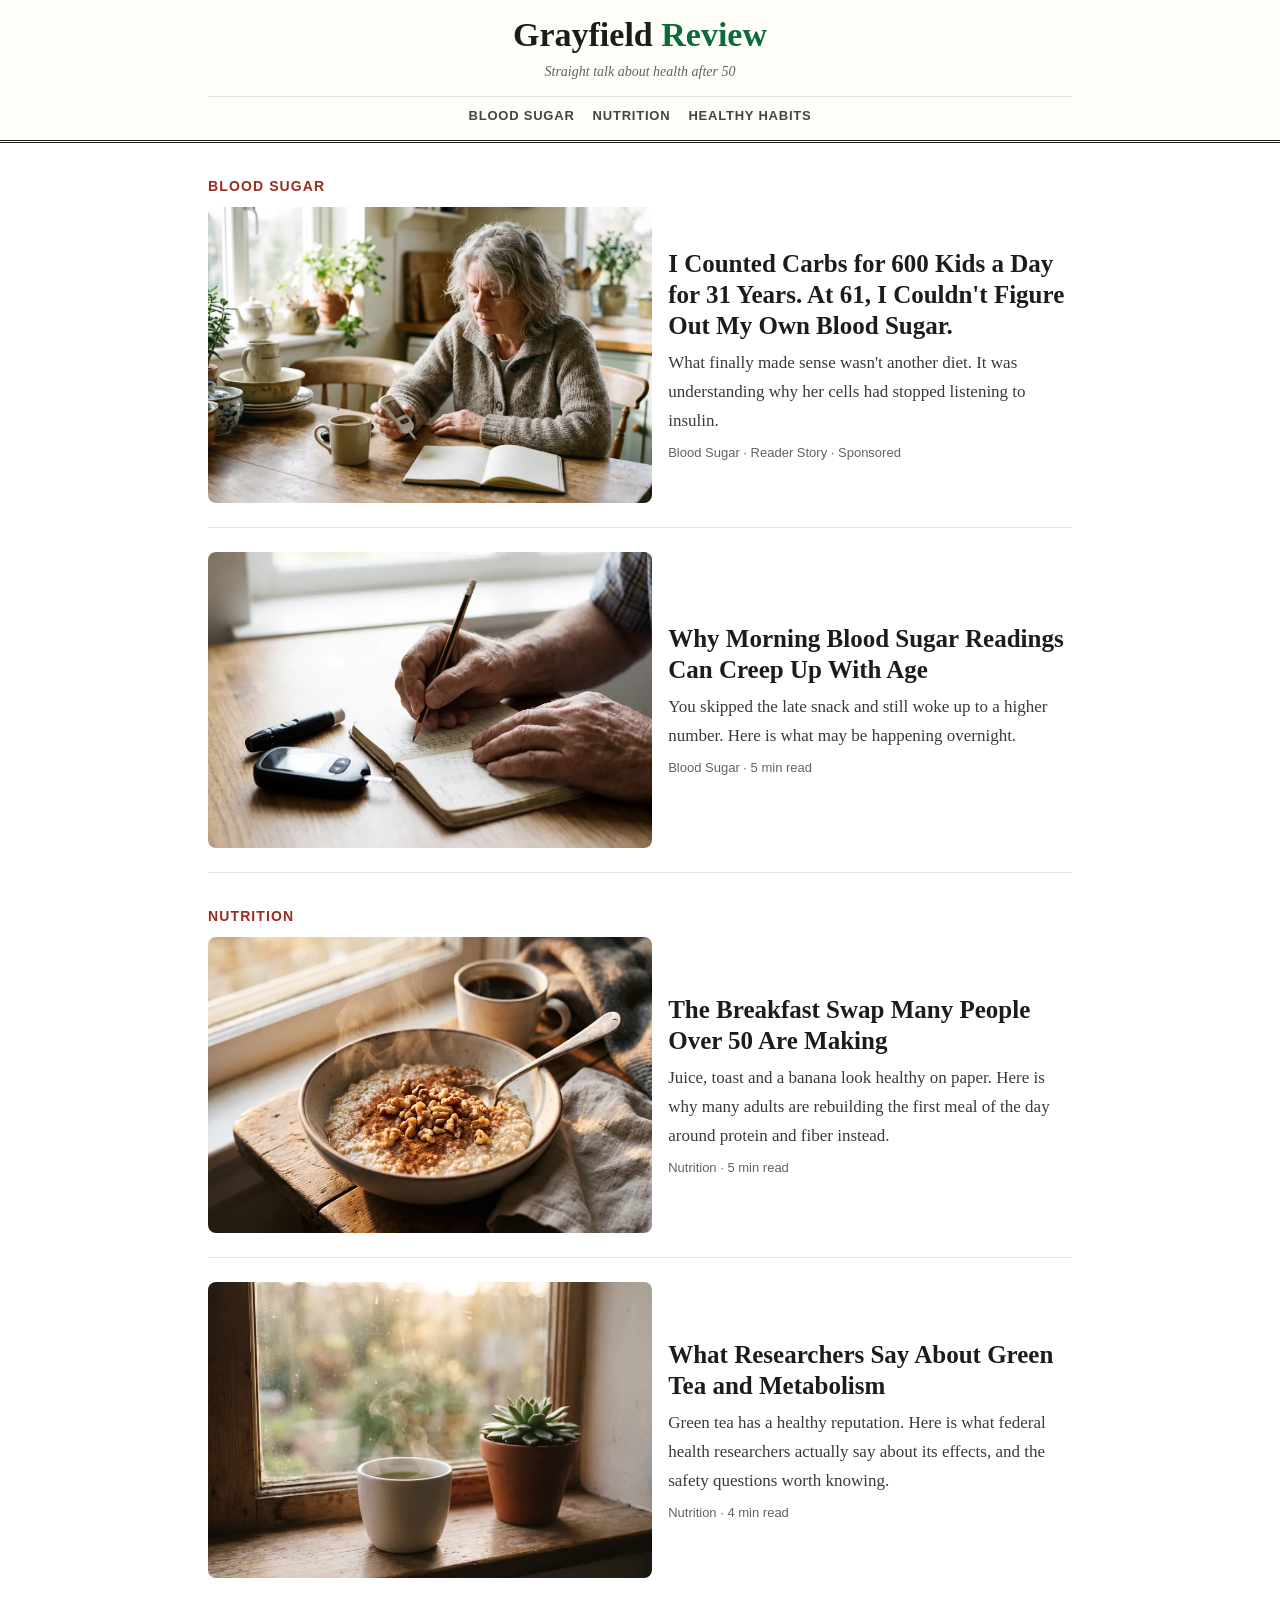
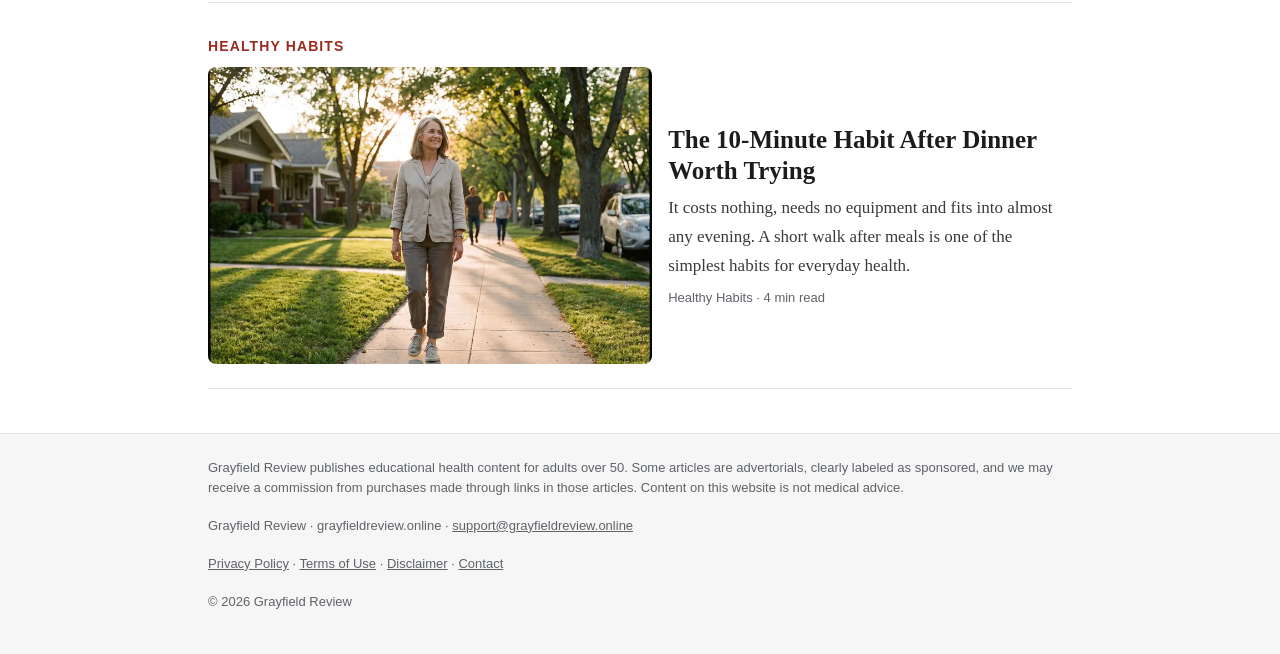
==== commit 4c6c7bc6: "Corrige produto pelo rotulo oficial e adiciona 4 materias educativas - Sugar Reset descrito como got" ====
--- a/index.html
+++ b/index.html
@@ -5,59 +5,53 @@
 <meta name="viewport" content="width=device-width, initial-scale=1">
 <title>Grayfield Review</title>
 <meta name="description" content="Straight talk about health after 50.">
-<style>
-  :root{--ink:#1c1c1c;--muted:#5f6368;--line:#e4e4e4;--accent:#0b6b3a;--paper:#fffdf8}
-  *{box-sizing:border-box}
-  body{margin:0;background:#fff;color:var(--ink);font:18px/1.6 Georgia,"Times New Roman",serif}
-  img{max-width:100%;height:auto;display:block}
-  .wrap{max-width:900px;margin:0 auto;padding-inline:18px}
-  header{border-bottom:3px double var(--ink);background:var(--paper);text-align:center}
-  header .wrap{padding-block:22px}
-  .brand{font:700 40px/1 Georgia,serif;color:var(--ink);text-decoration:none}
-  .brand span{color:var(--accent)}
-  .tagline{font:italic 15px/1.4 Georgia,serif;color:var(--muted);margin-top:8px}
-  nav{display:flex;justify-content:center;gap:18px;flex-wrap:wrap;font:600 13px/1 -apple-system,Segoe UI,Arial,sans-serif;text-transform:uppercase;letter-spacing:.06em;color:#444;border-top:1px solid var(--line);margin-top:16px;padding-top:12px}
-  h2{font:700 14px/1 -apple-system,Segoe UI,Arial,sans-serif;text-transform:uppercase;letter-spacing:.08em;color:#9b2c20;margin:34px 0 14px}
-  .story{display:grid;grid-template-columns:1fr;gap:18px;text-decoration:none;color:var(--ink);border-bottom:1px solid var(--line);padding-bottom:26px}
-  .story img{border-radius:8px;aspect-ratio:3/2;object-fit:cover;width:100%}
-  .story h3{font:700 28px/1.22 Georgia,serif;margin:0 0 10px}
-  .story p{margin:0;color:#3a3a3a}
-  .meta{font:13px/1.4 -apple-system,Segoe UI,Arial,sans-serif;color:var(--muted);margin-top:10px}
-  footer{margin-top:44px;background:#f6f6f6;border-top:1px solid var(--line);font:13px/1.55 -apple-system,Segoe UI,Arial,sans-serif;color:var(--muted)}
-  footer .wrap{padding-block:24px}
-  footer a{color:var(--muted)}
-  @media (min-width:700px){.story{grid-template-columns:1.1fr 1fr;align-items:center}}
-</style>
+<link rel="stylesheet" href="/assets/site.css">
 </head>
 <body>
 
-<header>
-  <div class="wrap">
+<header class="site">
+  <div class="wrap-wide">
     <a class="brand" href="/">Grayfield <span>Review</span></a>
     <div class="tagline">Straight talk about health after 50</div>
-    <nav><span>Blood Sugar</span><span>Heart</span><span>Nutrition</span><span>Healthy Aging</span></nav>
+    <nav class="menu"><a href="/#blood-sugar">Blood Sugar</a><a href="/#nutrition">Nutrition</a><a href="/#healthy-habits">Healthy Habits</a></nav>
   </div>
 </header>
 
-<main class="wrap">
-  <h2>Latest</h2>
+<main class="wrap-wide">
+  <h2 class="section-title" id="blood-sugar">Blood Sugar</h2>
   <a class="story" href="/blood-sugar-after-50/">
     <img src="/blood-sugar-after-50/imagens/hero.webp" alt="Woman in her 60s checking a glucose meter at her kitchen table" width="1200" height="805">
-    <div>
-      <h3>I Counted Carbs for 600 Kids a Day for 31 Years. At 61, I Couldn't Figure Out My Own Blood Sugar.</h3>
-      <p>What finally made sense wasn't another diet. It was understanding why her cells had stopped listening to insulin.</p>
-      <div class="meta">Blood Sugar &middot; Reader Story &middot; Sponsored</div>
-    </div>
+    <div><h3>I Counted Carbs for 600 Kids a Day for 31 Years. At 61, I Couldn't Figure Out My Own Blood Sugar.</h3><p>What finally made sense wasn't another diet. It was understanding why her cells had stopped listening to insulin.</p><div class="meta">Blood Sugar &middot; Reader Story &middot; Sponsored</div></div>
+  </a>
+  <a class="story" href="/morning-blood-sugar/">
+    <img src="/morning-blood-sugar/imagens/logbook.webp" alt="Older man writing numbers in a logbook next to a glucose meter" width="800" height="597">
+    <div><h3>Why Morning Blood Sugar Readings Can Creep Up With Age</h3><p>You skipped the late snack and still woke up to a higher number. Here is what may be happening overnight.</p><div class="meta">Blood Sugar &middot; 5 min read</div></div>
+  </a>
+  <h2 class="section-title" id="nutrition">Nutrition</h2>
+  <a class="story" href="/breakfast-swap-after-50/">
+    <img src="/breakfast-swap-after-50/imagens/oatmeal.webp" alt="Bowl of oatmeal topped with cinnamon and walnuts" width="800" height="597">
+    <div><h3>The Breakfast Swap Many People Over 50 Are Making</h3><p>Juice, toast and a banana look healthy on paper. Here is why many adults are rebuilding the first meal of the day around protein and fiber instead.</p><div class="meta">Nutrition &middot; 5 min read</div></div>
+  </a>
+  <a class="story" href="/green-tea-facts/">
+    <img src="/green-tea-facts/imagens/green-tea.webp" alt="Cup of green tea on a sunny windowsill" width="800" height="597">
+    <div><h3>What Researchers Say About Green Tea and Metabolism</h3><p>Green tea has a healthy reputation. Here is what federal health researchers actually say about its effects, and the safety questions worth knowing.</p><div class="meta">Nutrition &middot; 4 min read</div></div>
+  </a>
+  <h2 class="section-title" id="healthy-habits">Healthy Habits</h2>
+  <a class="story" href="/walk-after-dinner/">
+    <img src="/walk-after-dinner/imagens/evening-walk.webp" alt="Woman in her late 50s walking on a sidewalk at sunset" width="800" height="597">
+    <div><h3>The 10-Minute Habit After Dinner Worth Trying</h3><p>It costs nothing, needs no equipment and fits into almost any evening. A short walk after meals is one of the simplest habits for everyday health.</p><div class="meta">Healthy Habits &middot; 4 min read</div></div>
   </a>
 </main>
 
-<footer>
-  <div class="wrap">
-    <p>Grayfield Review publishes educational health content for adults over 50. Some articles are advertorials, clearly labeled as sponsored, and we may receive a commission from purchases made through links on those pages. Content on this website is not medical advice.</p>
+<footer class="site">
+  <div class="wrap-wide">
+    <p>Grayfield Review publishes educational health content for adults over 50. Some articles are advertorials, clearly labeled as sponsored, and we may receive a commission from purchases made through links in those articles. Content on this website is not medical advice.</p>
     <p>Grayfield Review &middot; grayfieldreview.online &middot; <a href="mailto:support@grayfieldreview.online">support@grayfieldreview.online</a></p>
+    <p><a href="#privacy" data-legal="privacy">Privacy Policy</a> &middot; <a href="#terms" data-legal="terms">Terms of Use</a> &middot; <a href="#disclaimer" data-legal="disclaimer">Disclaimer</a> &middot; <a href="#contact" data-legal="contact">Contact</a></p>
     <p>&copy; 2026 Grayfield Review</p>
   </div>
 </footer>
 
+<script src="/assets/legal.js"></script>
 </body>
 </html>
--- a/assets/site.css
+++ b/assets/site.css
@@ -0,0 +1,46 @@
+:root{--ink:#1c1c1c;--muted:#5f6368;--line:#e4e4e4;--accent:#0b6b3a;--paper:#fffdf8;--tag:#9b2c20;--soft:#f3f7f4}
+*{box-sizing:border-box}
+body{margin:0;background:#fff;color:var(--ink);font:19px/1.7 Georgia,"Times New Roman",serif}
+img{max-width:100%;height:auto;display:block}
+a{color:var(--accent)}
+.wrap{max-width:700px;margin:0 auto;padding-inline:18px}
+.wrap-wide{max-width:900px;margin:0 auto;padding-inline:18px}
+header.site{border-bottom:3px double var(--ink);background:var(--paper);text-align:center}
+header.site .wrap-wide{padding-block:18px}
+.brand{font:700 34px/1 Georgia,serif;color:var(--ink);text-decoration:none}
+.brand span{color:var(--accent)}
+.tagline{font:italic 14px/1.4 Georgia,serif;color:var(--muted);margin-top:6px}
+nav.menu{display:flex;justify-content:center;gap:18px;flex-wrap:wrap;font:600 13px/1 -apple-system,Segoe UI,Arial,sans-serif;text-transform:uppercase;letter-spacing:.06em;border-top:1px solid var(--line);margin-top:14px;padding-top:12px}
+nav.menu a{color:#444;text-decoration:none}
+nav.menu a:hover{color:var(--accent)}
+.kicker{margin-top:26px;font:700 13px/1.3 -apple-system,Segoe UI,Arial,sans-serif;letter-spacing:.08em;text-transform:uppercase;color:var(--tag)}
+h1{font:700 36px/1.18 Georgia,serif;margin:10px 0 14px}
+.dek{font-size:21px;line-height:1.5;color:#3a3a3a;margin:0 0 16px}
+.byline{font:14px/1.5 -apple-system,Segoe UI,Arial,sans-serif;color:var(--muted);border-top:1px solid var(--line);border-bottom:1px solid var(--line);padding-block:10px;margin-bottom:22px}
+figure{margin:26px 0}
+figcaption{font:italic 15px/1.45 Georgia,serif;color:var(--muted);margin-top:7px}
+h2{font:700 26px/1.25 Georgia,serif;margin:36px 0 12px}
+p{margin:0 0 18px}
+ul.tips{padding-left:22px}
+ul.tips li{margin-bottom:10px}
+.note{background:var(--soft);border-radius:10px;padding:16px 18px;margin:26px 0;font:17px/1.6 -apple-system,Segoe UI,Arial,sans-serif}
+.note b{display:block;margin-bottom:4px}
+.more h3{font:700 20px/1.3 Georgia,serif;margin:38px 0 12px;border-top:3px solid var(--ink);padding-top:10px}
+.more ul{list-style:none;padding:0;margin:0;font:600 17px/1.45 -apple-system,Segoe UI,Arial,sans-serif}
+.more li{border-bottom:1px solid var(--line);padding-block:10px}
+.more a{color:var(--ink);text-decoration:none}
+.more a:hover{color:var(--accent)}
+.more small{display:block;font-weight:400;color:var(--muted);font-size:13px}
+.section-title{font:700 14px/1 -apple-system,Segoe UI,Arial,sans-serif;text-transform:uppercase;letter-spacing:.08em;color:var(--tag);margin:36px 0 14px;scroll-margin-top:20px}
+.story{display:grid;grid-template-columns:1fr;gap:16px;text-decoration:none;color:var(--ink);border-bottom:1px solid var(--line);padding-bottom:24px;margin-bottom:24px}
+.story img{border-radius:8px;aspect-ratio:3/2;object-fit:cover;width:100%}
+.story h3{font:700 25px/1.25 Georgia,serif;margin:0 0 8px}
+.story p{margin:0;color:#3a3a3a;font-size:17px}
+.meta{font:13px/1.4 -apple-system,Segoe UI,Arial,sans-serif;color:var(--muted);margin-top:8px}
+footer.site{margin-top:44px;background:#f6f6f6;border-top:1px solid var(--line);font:13px/1.55 -apple-system,Segoe UI,Arial,sans-serif;color:var(--muted)}
+footer.site .wrap-wide{padding-block:24px}
+footer.site a{color:var(--muted)}
+@media (min-width:700px){
+  h1{font-size:42px}
+  .story{grid-template-columns:1.1fr 1fr;align-items:center}
+}
